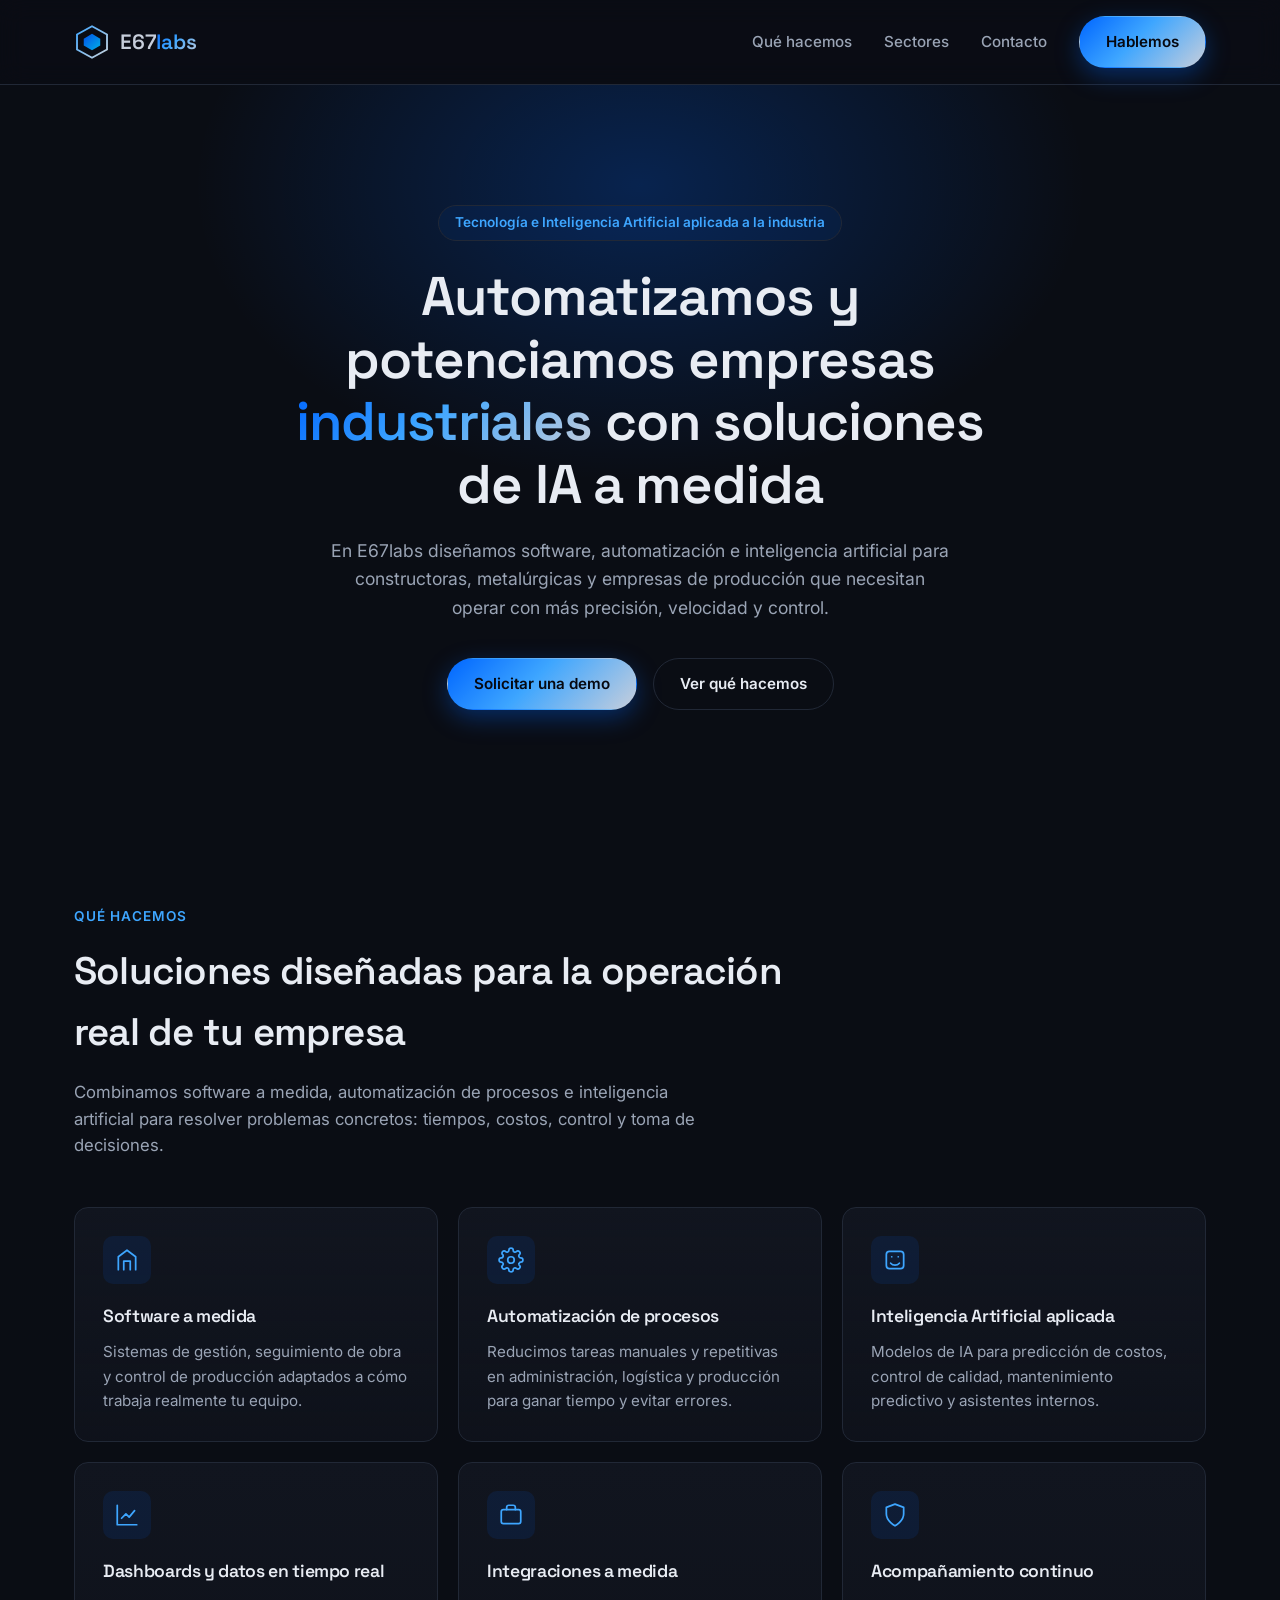
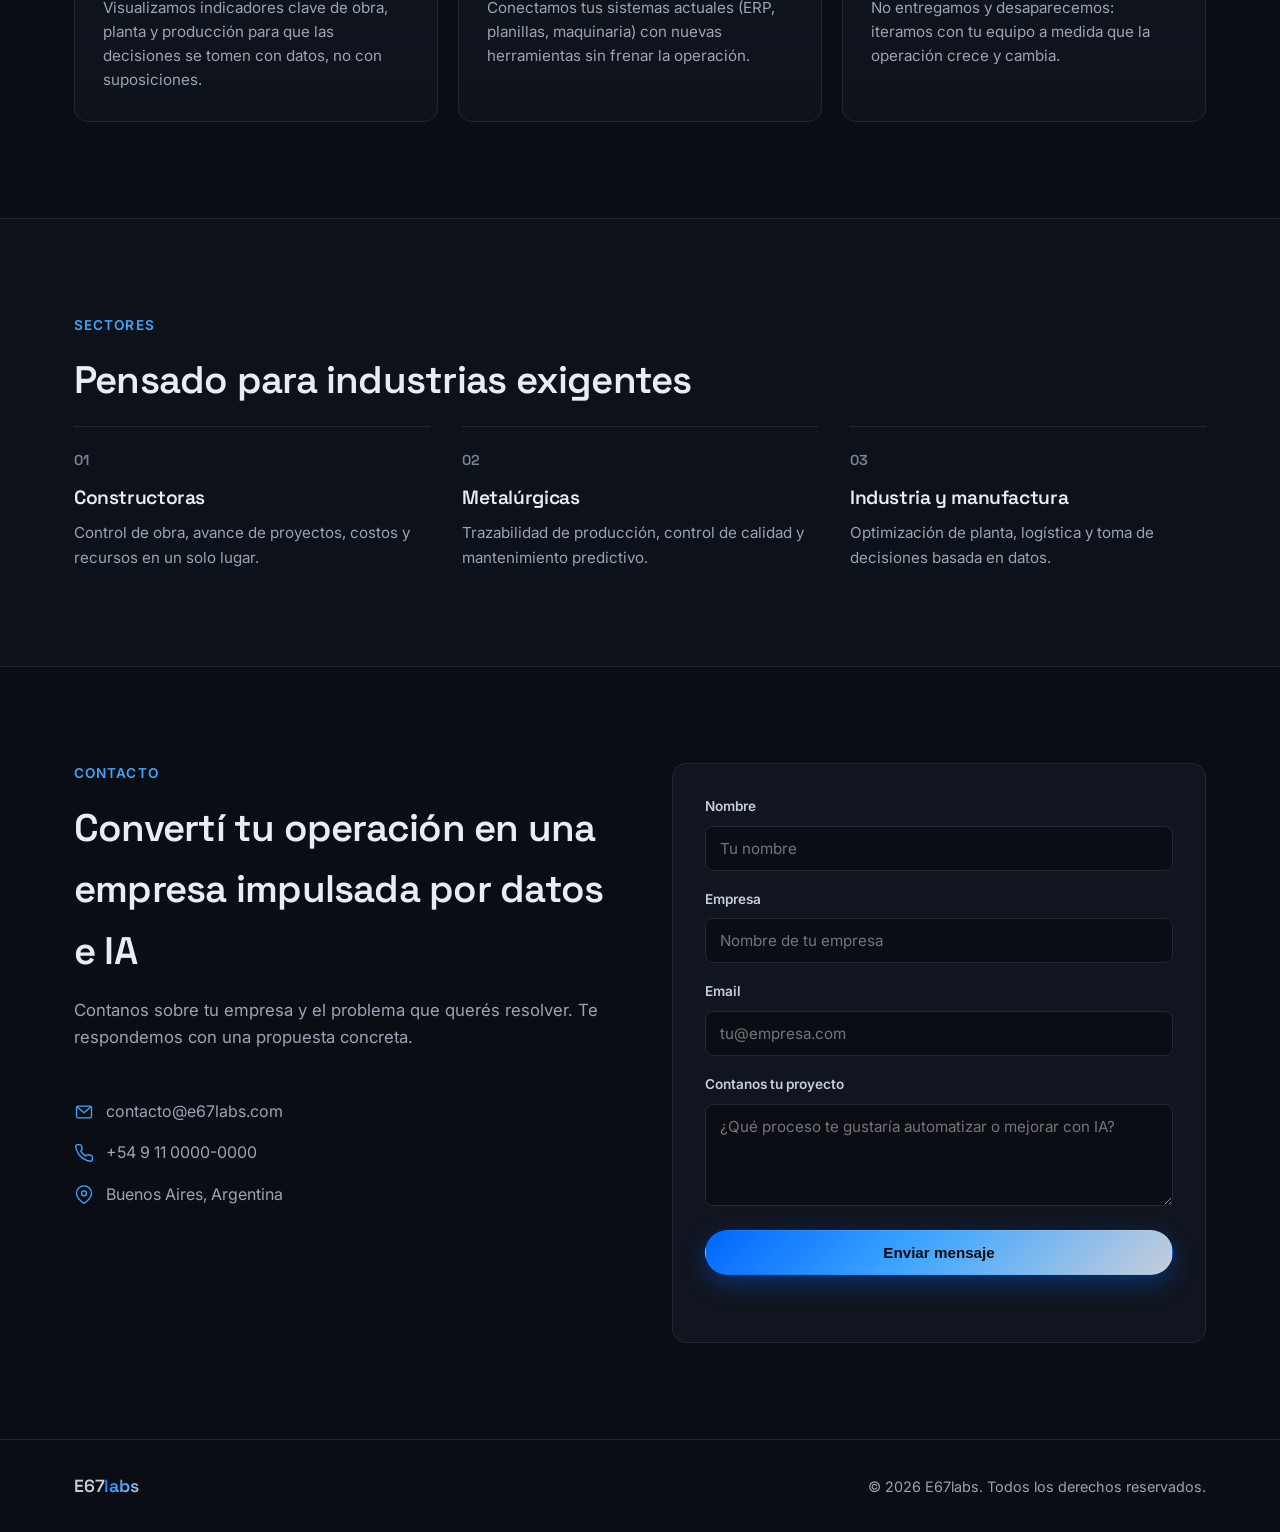
==== index.html @ 478293bc "Add E67labs landing page Dark-themed landing page with electric blue / metallic silver palette: head" ====
<!DOCTYPE html>
<html lang="es">
<head>
<meta charset="UTF-8">
<meta name="viewport" content="width=device-width, initial-scale=1.0">
<title>E67labs — Soluciones Tecnológicas e IA para Empresas</title>
<meta name="description" content="E67labs desarrolla soluciones tecnológicas e inteligencia artificial a medida para constructoras, metalúrgicas y empresas industriales.">
<link rel="preconnect" href="https://fonts.googleapis.com">
<link rel="preconnect" href="https://fonts.gstatic.com" crossorigin>
<link href="https://fonts.googleapis.com/css2?family=Space+Grotesk:wght@500;600;700&family=Inter:wght@400;500;600;700&display=swap" rel="stylesheet">
<link rel="stylesheet" href="style.css">
</head>
<body>

<header class="site-header" id="header">
  <div class="container header-inner">
    <a href="#top" class="brand">
      <span class="brand-mark" aria-hidden="true">
        <svg viewBox="0 0 48 48" width="36" height="36">
          <polygon points="24,3 44,14 44,34 24,45 4,34 4,14" fill="none" stroke="url(#gradMark)" stroke-width="2.5"/>
          <polygon points="24,13 35,19.5 35,28.5 24,35 13,28.5 13,19.5" fill="url(#gradMarkFill)" opacity="0.9"/>
          <defs>
            <linearGradient id="gradMark" x1="0" y1="0" x2="1" y2="1">
              <stop offset="0%" stop-color="#3ea6ff"/>
              <stop offset="100%" stop-color="#c9d3dc"/>
            </linearGradient>
            <linearGradient id="gradMarkFill" x1="0" y1="0" x2="1" y2="1">
              <stop offset="0%" stop-color="#0057ff"/>
              <stop offset="100%" stop-color="#00c2ff"/>
            </linearGradient>
          </defs>
        </svg>
      </span>
      <span class="brand-name">E67<span class="accent">labs</span></span>
    </a>

    <nav class="main-nav" id="mainNav">
      <a href="#que-hacemos">Qué hacemos</a>
      <a href="#sectores">Sectores</a>
      <a href="#contacto">Contacto</a>
    </nav>

    <a href="#contacto" class="btn btn-primary nav-cta">Hablemos</a>

    <button class="nav-toggle" id="navToggle" aria-label="Abrir menú" aria-expanded="false">
      <span></span><span></span><span></span>
    </button>
  </div>
</header>

<main id="top">

  <!-- HERO -->
  <section class="hero">
    <div class="hero-glow"></div>
    <div class="container hero-inner">
      <p class="eyebrow">Tecnología e Inteligencia Artificial aplicada a la industria</p>
      <h1>Automatizamos y potenciamos empresas <span class="accent">industriales</span> con soluciones de IA a medida</h1>
      <p class="hero-sub">
        En E67labs diseñamos software, automatización e inteligencia artificial para constructoras,
        metalúrgicas y empresas de producción que necesitan operar con más precisión, velocidad y control.
      </p>
      <div class="hero-actions">
        <a href="#contacto" class="btn btn-primary">Solicitar una demo</a>
        <a href="#que-hacemos" class="btn btn-ghost">Ver qué hacemos</a>
      </div>
    </div>
  </section>

  <!-- QUÉ HACEMOS -->
  <section id="que-hacemos" class="section">
    <div class="container">
      <p class="section-eyebrow">Qué hacemos</p>
      <h2 class="section-title">Soluciones diseñadas para la operación real de tu empresa</h2>
      <p class="section-sub">
        Combinamos software a medida, automatización de procesos e inteligencia artificial
        para resolver problemas concretos: tiempos, costos, control y toma de decisiones.
      </p>

      <div class="cards-grid">
        <article class="card">
          <div class="card-icon">
            <svg viewBox="0 0 24 24" width="26" height="26" fill="none" stroke="currentColor" stroke-width="1.6">
              <path d="M4 21V9l8-6 8 6v12" stroke-linecap="round" stroke-linejoin="round"/>
              <path d="M9 21V13h6v8" stroke-linecap="round" stroke-linejoin="round"/>
            </svg>
          </div>
          <h3>Software a medida</h3>
          <p>Sistemas de gestión, seguimiento de obra y control de producción adaptados a cómo trabaja realmente tu equipo.</p>
        </article>

        <article class="card">
          <div class="card-icon">
            <svg viewBox="0 0 24 24" width="26" height="26" fill="none" stroke="currentColor" stroke-width="1.6">
              <circle cx="12" cy="12" r="3"/>
              <path d="M19.4 15a1.7 1.7 0 0 0 .34 1.87l.06.06a2 2 0 1 1-2.83 2.83l-.06-.06a1.7 1.7 0 0 0-1.87-.34 1.7 1.7 0 0 0-1.04 1.56V21a2 2 0 1 1-4 0v-.09A1.7 1.7 0 0 0 9 19.35a1.7 1.7 0 0 0-1.87.34l-.06.06a2 2 0 1 1-2.83-2.83l.06-.06A1.7 1.7 0 0 0 4.65 15a1.7 1.7 0 0 0-1.56-1.04H3a2 2 0 1 1 0-4h.09A1.7 1.7 0 0 0 4.65 9a1.7 1.7 0 0 0-.34-1.87l-.06-.06a2 2 0 1 1 2.83-2.83l.06.06A1.7 1.7 0 0 0 9 4.65a1.7 1.7 0 0 0 1.04-1.56V3a2 2 0 1 1 4 0v.09A1.7 1.7 0 0 0 15 4.65a1.7 1.7 0 0 0 1.87-.34l.06-.06a2 2 0 1 1 2.83 2.83l-.06.06A1.7 1.7 0 0 0 19.35 9a1.7 1.7 0 0 0 1.56 1.04H21a2 2 0 1 1 0 4h-.09a1.7 1.7 0 0 0-1.51 1.96z"/>
            </svg>
          </div>
          <h3>Automatización de procesos</h3>
          <p>Reducimos tareas manuales y repetitivas en administración, logística y producción para ganar tiempo y evitar errores.</p>
        </article>

        <article class="card">
          <div class="card-icon">
            <svg viewBox="0 0 24 24" width="26" height="26" fill="none" stroke="currentColor" stroke-width="1.6">
              <rect x="4" y="4" width="16" height="16" rx="3"/>
              <path d="M9 9h.01M15 9h.01M8 15c1 1.2 2.4 1.8 4 1.8s3-.6 4-1.8" stroke-linecap="round" stroke-linejoin="round"/>
            </svg>
          </div>
          <h3>Inteligencia Artificial aplicada</h3>
          <p>Modelos de IA para predicción de costos, control de calidad, mantenimiento predictivo y asistentes internos.</p>
        </article>

        <article class="card">
          <div class="card-icon">
            <svg viewBox="0 0 24 24" width="26" height="26" fill="none" stroke="currentColor" stroke-width="1.6">
              <path d="M3 3v18h18" stroke-linecap="round" stroke-linejoin="round"/>
              <path d="M7 15l4-4 3 3 5-6" stroke-linecap="round" stroke-linejoin="round"/>
            </svg>
          </div>
          <h3>Dashboards y datos en tiempo real</h3>
          <p>Visualizamos indicadores clave de obra, planta y producción para que las decisiones se tomen con datos, no con suposiciones.</p>
        </article>

        <article class="card">
          <div class="card-icon">
            <svg viewBox="0 0 24 24" width="26" height="26" fill="none" stroke="currentColor" stroke-width="1.6">
              <rect x="3" y="7" width="18" height="13" rx="2"/>
              <path d="M8 7V5a2 2 0 0 1 2-2h4a2 2 0 0 1 2 2v2" stroke-linecap="round" stroke-linejoin="round"/>
            </svg>
          </div>
          <h3>Integraciones a medida</h3>
          <p>Conectamos tus sistemas actuales (ERP, planillas, maquinaria) con nuevas herramientas sin frenar la operación.</p>
        </article>

        <article class="card">
          <div class="card-icon">
            <svg viewBox="0 0 24 24" width="26" height="26" fill="none" stroke="currentColor" stroke-width="1.6">
              <path d="M12 22s8-4.5 8-11V5l-8-3-8 3v6c0 6.5 8 11 8 11z" stroke-linecap="round" stroke-linejoin="round"/>
            </svg>
          </div>
          <h3>Acompañamiento continuo</h3>
          <p>No entregamos y desaparecemos: iteramos con tu equipo a medida que la operación crece y cambia.</p>
        </article>
      </div>
    </div>
  </section>

  <!-- SECTORES -->
  <section id="sectores" class="section section-alt">
    <div class="container">
      <p class="section-eyebrow">Sectores</p>
      <h2 class="section-title">Pensado para industrias exigentes</h2>
      <div class="sector-grid">
        <div class="sector-item">
          <span class="sector-num">01</span>
          <h3>Constructoras</h3>
          <p>Control de obra, avance de proyectos, costos y recursos en un solo lugar.</p>
        </div>
        <div class="sector-item">
          <span class="sector-num">02</span>
          <h3>Metalúrgicas</h3>
          <p>Trazabilidad de producción, control de calidad y mantenimiento predictivo.</p>
        </div>
        <div class="sector-item">
          <span class="sector-num">03</span>
          <h3>Industria y manufactura</h3>
          <p>Optimización de planta, logística y toma de decisiones basada en datos.</p>
        </div>
      </div>
    </div>
  </section>

  <!-- CONTACTO -->
  <section id="contacto" class="section contact-section">
    <div class="container contact-inner">
      <div class="contact-text">
        <p class="section-eyebrow">Contacto</p>
        <h2 class="section-title">Convertí tu operación en una empresa impulsada por datos e IA</h2>
        <p class="section-sub">
          Contanos sobre tu empresa y el problema que querés resolver. Te respondemos con una propuesta concreta.
        </p>
        <ul class="contact-list">
          <li>
            <svg viewBox="0 0 24 24" width="20" height="20" fill="none" stroke="currentColor" stroke-width="1.6"><path d="M4 4h16v16H4z" opacity="0"/><path d="M4 6l8 7 8-7" stroke-linecap="round" stroke-linejoin="round"/><rect x="3" y="5" width="18" height="14" rx="2"/></svg>
            <span>contacto@e67labs.com</span>
          </li>
          <li>
            <svg viewBox="0 0 24 24" width="20" height="20" fill="none" stroke="currentColor" stroke-width="1.6"><path d="M22 16.9v3a2 2 0 0 1-2.2 2 19.8 19.8 0 0 1-8.6-3.1 19.5 19.5 0 0 1-6-6A19.8 19.8 0 0 1 2.1 4.2 2 2 0 0 1 4.1 2h3a2 2 0 0 1 2 1.7c.1.9.3 1.8.6 2.7a2 2 0 0 1-.4 2.1L8.1 9.7a16 16 0 0 0 6 6l1.2-1.2a2 2 0 0 1 2.1-.4c.9.3 1.8.5 2.7.6a2 2 0 0 1 1.9 2z" stroke-linecap="round" stroke-linejoin="round"/></svg>
            <span>+54 9 11 0000-0000</span>
          </li>
          <li>
            <svg viewBox="0 0 24 24" width="20" height="20" fill="none" stroke="currentColor" stroke-width="1.6"><path d="M21 10c0 6-9 12-9 12S3 16 3 10a9 9 0 1 1 18 0z"/><circle cx="12" cy="10" r="3"/></svg>
            <span>Buenos Aires, Argentina</span>
          </li>
        </ul>
      </div>

      <form class="contact-form" id="contactForm">
        <div class="form-row">
          <label for="name">Nombre</label>
          <input type="text" id="name" name="name" placeholder="Tu nombre" required>
        </div>
        <div class="form-row">
          <label for="company">Empresa</label>
          <input type="text" id="company" name="company" placeholder="Nombre de tu empresa">
        </div>
        <div class="form-row">
          <label for="email">Email</label>
          <input type="email" id="email" name="email" placeholder="tu@empresa.com" required>
        </div>
        <div class="form-row">
          <label for="message">Contanos tu proyecto</label>
          <textarea id="message" name="message" rows="4" placeholder="¿Qué proceso te gustaría automatizar o mejorar con IA?" required></textarea>
        </div>
        <button type="submit" class="btn btn-primary form-submit">Enviar mensaje</button>
        <p class="form-note" id="formNote"></p>
      </form>
    </div>
  </section>

</main>

<footer class="site-footer">
  <div class="container footer-inner">
    <span class="brand-name small">E67<span class="accent">labs</span></span>
    <p>&copy; <span id="year"></span> E67labs. Todos los derechos reservados.</p>
  </div>
</footer>

<script src="script.js"></script>
</body>
</html>
---- style.css ----
:root {
  --bg: #0a0d14;
  --bg-alt: #0d1119;
  --surface: #11151f;
  --surface-border: #212836;
  --text: #e8ecf3;
  --text-muted: #9aa4b5;
  --blue: #0066ff;
  --blue-light: #3ea6ff;
  --silver: #c7cedb;
  --silver-dim: #7c8494;
  --gradient-brand: linear-gradient(135deg, var(--blue) 0%, var(--blue-light) 45%, var(--silver) 100%);
  --radius: 14px;
  --max-width: 1180px;
  --shadow-glow: 0 0 40px rgba(0, 102, 255, 0.25);
}

* { box-sizing: border-box; margin: 0; padding: 0; }

html { scroll-behavior: smooth; }

body {
  background: var(--bg);
  color: var(--text);
  font-family: 'Inter', -apple-system, BlinkMacSystemFont, sans-serif;
  line-height: 1.6;
  -webkit-font-smoothing: antialiased;
}

h1, h2, h3, .brand-name {
  font-family: 'Space Grotesk', 'Inter', sans-serif;
  font-weight: 600;
  letter-spacing: -0.02em;
}

.container {
  max-width: var(--max-width);
  margin: 0 auto;
  padding: 0 24px;
}

.accent {
  background: var(--gradient-brand);
  -webkit-background-clip: text;
  background-clip: text;
  color: transparent;
}

img, svg { display: block; }

a { color: inherit; text-decoration: none; }

/* ---------- Buttons ---------- */
.btn {
  display: inline-flex;
  align-items: center;
  justify-content: center;
  gap: 8px;
  padding: 13px 26px;
  border-radius: 999px;
  font-weight: 600;
  font-size: 0.95rem;
  cursor: pointer;
  border: 1px solid transparent;
  transition: transform 0.2s ease, box-shadow 0.2s ease, background 0.2s ease, border-color 0.2s ease;
  white-space: nowrap;
}

.btn-primary {
  background: var(--gradient-brand);
  color: #060810;
  box-shadow: 0 8px 24px rgba(0, 102, 255, 0.35);
}
.btn-primary:hover {
  transform: translateY(-2px);
  box-shadow: 0 12px 30px rgba(0, 102, 255, 0.45);
}

.btn-ghost {
  background: transparent;
  color: var(--text);
  border-color: var(--surface-border);
}
.btn-ghost:hover {
  border-color: var(--blue-light);
  color: var(--blue-light);
}

/* ---------- Header ---------- */
.site-header {
  position: sticky;
  top: 0;
  z-index: 100;
  background: rgba(10, 13, 20, 0.8);
  backdrop-filter: blur(12px);
  border-bottom: 1px solid var(--surface-border);
}

.header-inner {
  display: flex;
  align-items: center;
  justify-content: space-between;
  gap: 24px;
  padding-top: 16px;
  padding-bottom: 16px;
}

.brand {
  display: flex;
  align-items: center;
  gap: 10px;
  flex-shrink: 0;
}

.brand-name {
  font-size: 1.3rem;
  color: var(--silver);
  letter-spacing: -0.01em;
}
.brand-name.small { font-size: 1.1rem; }

.main-nav {
  display: flex;
  gap: 32px;
  margin-left: auto;
}

.main-nav a {
  color: var(--text-muted);
  font-size: 0.95rem;
  font-weight: 500;
  transition: color 0.2s ease;
}
.main-nav a:hover { color: var(--text); }

.nav-cta { margin-left: 8px; }

.nav-toggle {
  display: none;
  flex-direction: column;
  justify-content: center;
  gap: 5px;
  width: 40px;
  height: 40px;
  background: transparent;
  border: 1px solid var(--surface-border);
  border-radius: 8px;
  cursor: pointer;
}
.nav-toggle span {
  display: block;
  width: 18px;
  height: 2px;
  background: var(--silver);
  margin: 0 auto;
  transition: transform 0.2s ease, opacity 0.2s ease;
}

/* ---------- Hero ---------- */
.hero {
  position: relative;
  overflow: hidden;
  padding: 120px 0 100px;
  text-align: center;
}

.hero-glow {
  position: absolute;
  top: -200px;
  left: 50%;
  transform: translateX(-50%);
  width: 900px;
  height: 600px;
  background: radial-gradient(ellipse at center, rgba(0, 102, 255, 0.25) 0%, rgba(0, 102, 255, 0) 70%);
  pointer-events: none;
}

.hero-inner {
  position: relative;
  max-width: 800px;
}

.eyebrow {
  display: inline-block;
  padding: 6px 16px;
  border: 1px solid var(--surface-border);
  border-radius: 999px;
  color: var(--blue-light);
  font-size: 0.85rem;
  font-weight: 600;
  margin-bottom: 24px;
  background: rgba(0, 102, 255, 0.06);
}

.hero h1 {
  font-size: clamp(2.1rem, 5vw, 3.4rem);
  line-height: 1.15;
  margin-bottom: 22px;
}

.hero-sub {
  color: var(--text-muted);
  font-size: 1.1rem;
  max-width: 620px;
  margin: 0 auto 36px;
}

.hero-actions {
  display: flex;
  gap: 16px;
  justify-content: center;
  flex-wrap: wrap;
}

/* ---------- Sections ---------- */
.section {
  padding: 96px 0;
}

.section-alt {
  background: var(--bg-alt);
  border-top: 1px solid var(--surface-border);
  border-bottom: 1px solid var(--surface-border);
}

.section-eyebrow {
  color: var(--blue-light);
  font-weight: 600;
  font-size: 0.85rem;
  text-transform: uppercase;
  letter-spacing: 0.08em;
  margin-bottom: 12px;
}

.section-title {
  font-size: clamp(1.7rem, 3.2vw, 2.4rem);
  max-width: 720px;
  margin-bottom: 16px;
}

.section-sub {
  color: var(--text-muted);
  max-width: 640px;
  font-size: 1.05rem;
  margin-bottom: 48px;
}

/* ---------- Cards ---------- */
.cards-grid {
  display: grid;
  grid-template-columns: repeat(3, 1fr);
  gap: 20px;
}

.card {
  background: linear-gradient(180deg, var(--surface) 0%, rgba(17, 21, 31, 0.6) 100%);
  border: 1px solid var(--surface-border);
  border-radius: var(--radius);
  padding: 28px;
  transition: transform 0.25s ease, border-color 0.25s ease, box-shadow 0.25s ease;
}

.card:hover {
  transform: translateY(-4px);
  border-color: rgba(62, 166, 255, 0.4);
  box-shadow: var(--shadow-glow);
}

.card-icon {
  width: 48px;
  height: 48px;
  display: flex;
  align-items: center;
  justify-content: center;
  border-radius: 10px;
  background: rgba(0, 102, 255, 0.1);
  color: var(--blue-light);
  margin-bottom: 18px;
}

.card h3 {
  font-size: 1.1rem;
  margin-bottom: 10px;
  color: var(--text);
}

.card p {
  color: var(--text-muted);
  font-size: 0.95rem;
}

/* ---------- Sectores ---------- */
.sector-grid {
  display: grid;
  grid-template-columns: repeat(3, 1fr);
  gap: 32px;
}

.sector-item {
  padding-top: 20px;
  border-top: 1px solid var(--surface-border);
}

.sector-num {
  font-family: 'Space Grotesk', sans-serif;
  font-size: 0.9rem;
  color: var(--silver-dim);
  font-weight: 600;
}

.sector-item h3 {
  font-size: 1.2rem;
  margin: 10px 0 8px;
}

.sector-item p {
  color: var(--text-muted);
  font-size: 0.95rem;
}

/* ---------- Contact ---------- */
.contact-inner {
  display: grid;
  grid-template-columns: 1fr 1fr;
  gap: 64px;
  align-items: start;
}

.contact-list {
  list-style: none;
  margin-top: 32px;
  display: flex;
  flex-direction: column;
  gap: 16px;
}

.contact-list li {
  display: flex;
  align-items: center;
  gap: 12px;
  color: var(--text-muted);
}

.contact-list svg {
  color: var(--blue-light);
  flex-shrink: 0;
}

.contact-form {
  background: var(--surface);
  border: 1px solid var(--surface-border);
  border-radius: var(--radius);
  padding: 32px;
  display: flex;
  flex-direction: column;
  gap: 18px;
}

.form-row {
  display: flex;
  flex-direction: column;
  gap: 8px;
}

.form-row label {
  font-size: 0.85rem;
  font-weight: 600;
  color: var(--silver);
}

.form-row input,
.form-row textarea {
  background: var(--bg);
  border: 1px solid var(--surface-border);
  border-radius: 8px;
  padding: 12px 14px;
  color: var(--text);
  font-family: inherit;
  font-size: 0.95rem;
  resize: vertical;
  transition: border-color 0.2s ease, box-shadow 0.2s ease;
}

.form-row input:focus,
.form-row textarea:focus {
  outline: none;
  border-color: var(--blue-light);
  box-shadow: 0 0 0 3px rgba(62, 166, 255, 0.15);
}

.form-submit {
  margin-top: 6px;
  width: 100%;
}

.form-note {
  font-size: 0.9rem;
  color: var(--blue-light);
  text-align: center;
  min-height: 1.2em;
}

/* ---------- Footer ---------- */
.site-footer {
  border-top: 1px solid var(--surface-border);
  padding: 32px 0;
}

.footer-inner {
  display: flex;
  align-items: center;
  justify-content: space-between;
  flex-wrap: wrap;
  gap: 12px;
  color: var(--text-muted);
  font-size: 0.9rem;
}

/* ---------- Responsive ---------- */
@media (max-width: 900px) {
  .cards-grid { grid-template-columns: repeat(2, 1fr); }
  .sector-grid { grid-template-columns: 1fr; gap: 24px; }
  .contact-inner { grid-template-columns: 1fr; gap: 40px; }
}

@media (max-width: 720px) {
  .main-nav, .nav-cta {
    position: fixed;
    top: 69px;
    left: 0;
    right: 0;
    flex-direction: column;
    background: var(--bg);
    border-bottom: 1px solid var(--surface-border);
    padding: 24px;
    gap: 20px;
    transform: translateY(-150%);
    opacity: 0;
    transition: transform 0.3s ease, opacity 0.3s ease;
    z-index: 90;
  }
  .main-nav.open, .nav-cta.open {
    transform: translateY(0);
    opacity: 1;
  }
  .nav-cta { top: auto; position: static; display: none; }
  .nav-cta.open { display: flex; }
  .nav-toggle { display: flex; }
  .cards-grid { grid-template-columns: 1fr; }
  .hero { padding: 90px 0 70px; }
  .section { padding: 64px 0; }
}
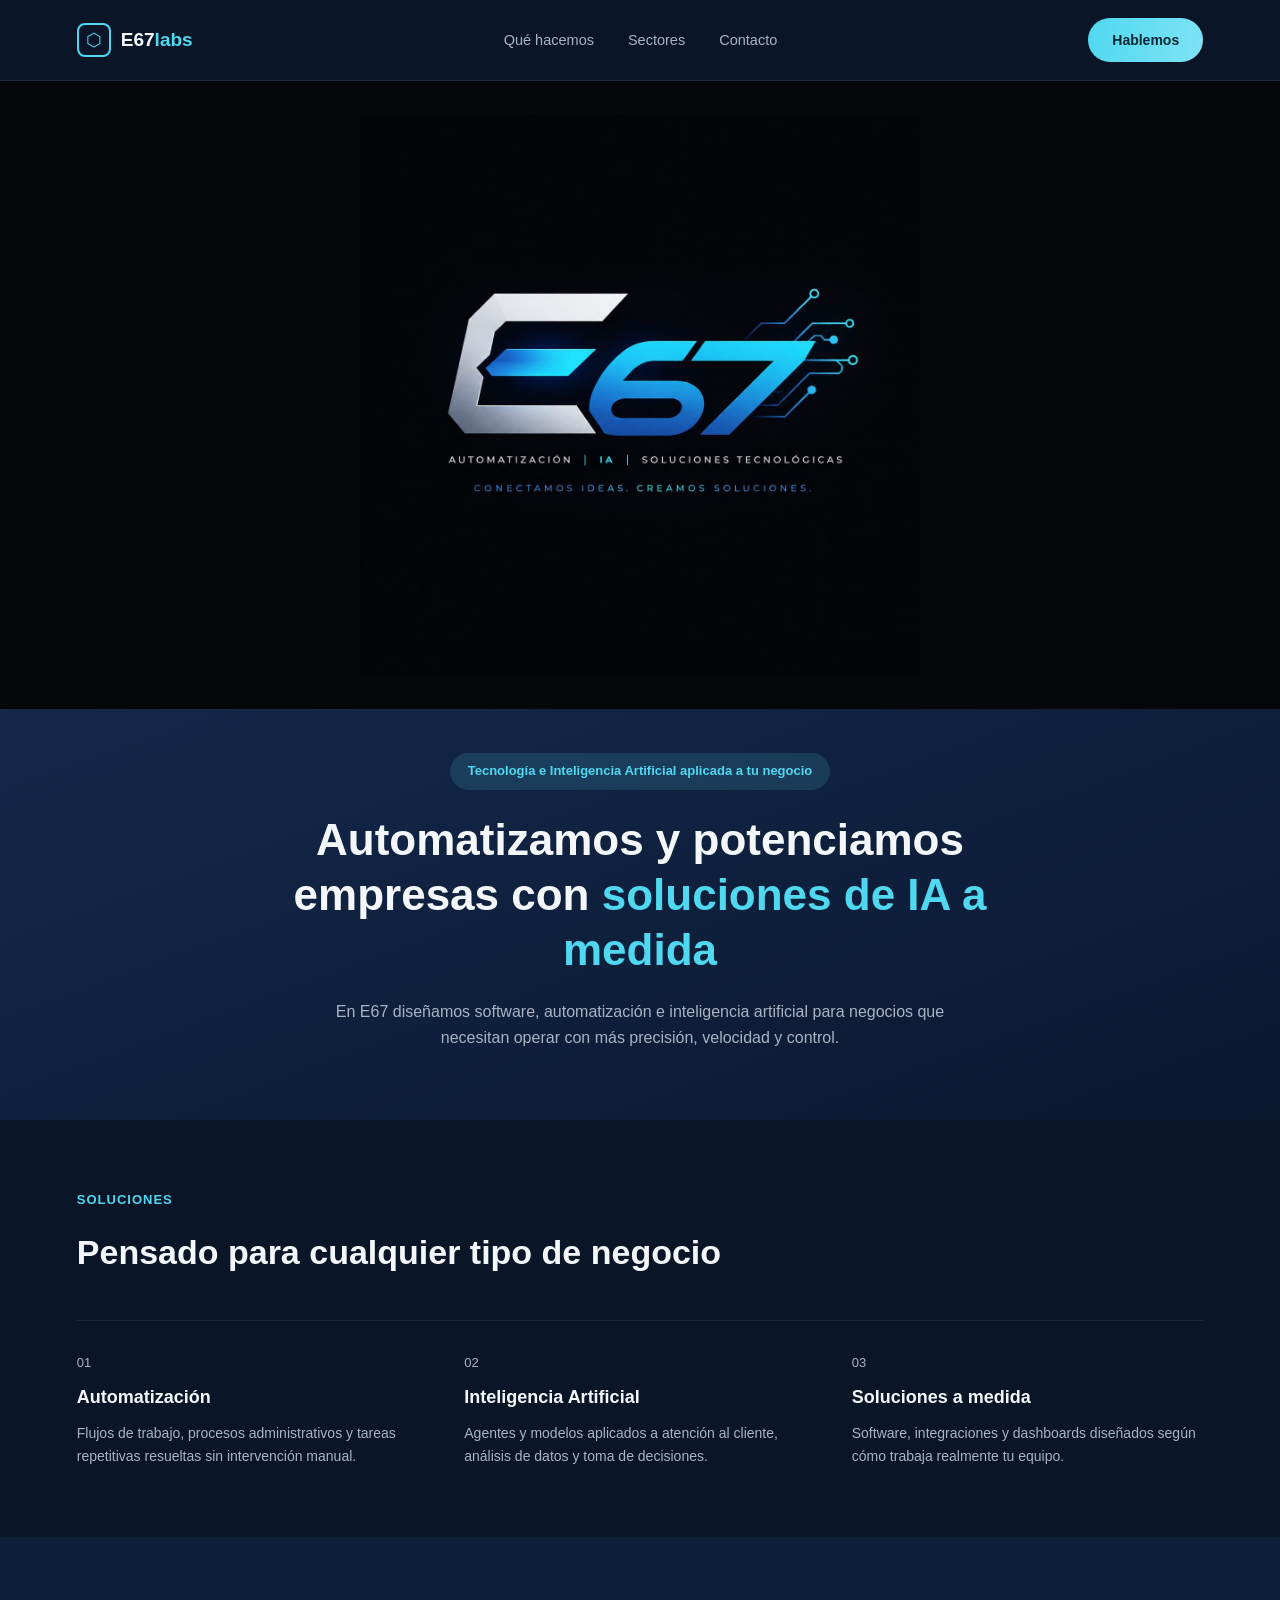
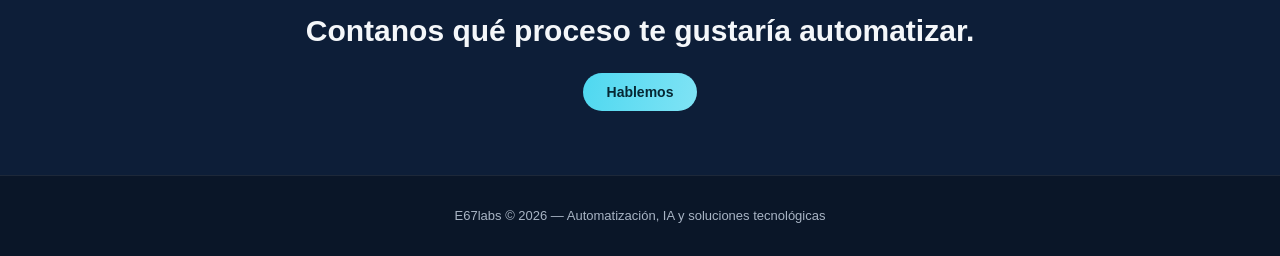
==== commit c4f3dbe6: "Rename index.html (4).html to index.html" ====
--- a/index.html
+++ b/index.html
@@ -3,231 +3,193 @@
 <head>
 <meta charset="UTF-8">
 <meta name="viewport" content="width=device-width, initial-scale=1.0">
-<title>E67labs — Soluciones Tecnológicas e IA para Empresas</title>
-<meta name="description" content="E67labs desarrolla soluciones tecnológicas e inteligencia artificial a medida para constructoras, metalúrgicas y empresas industriales.">
-<link rel="preconnect" href="https://fonts.googleapis.com">
-<link rel="preconnect" href="https://fonts.gstatic.com" crossorigin>
-<link href="https://fonts.googleapis.com/css2?family=Space+Grotesk:wght@500;600;700&family=Inter:wght@400;500;600;700&display=swap" rel="stylesheet">
-<link rel="stylesheet" href="style.css">
+<title>E67labs — Soluciones</title>
+<style>
+  :root{
+    --navy: #0a1628;
+    --navy-2: #0d1e38;
+    --hero-1: #14284a;
+    --hero-2: #0a1830;
+    --cyan: #4fd8f0;
+    --cyan-soft: rgba(79,216,240,0.14);
+    --white: #f4f7fa;
+    --grey: #a8b4c4;
+    --line: rgba(255,255,255,0.08);
+  }
+  *{box-sizing:border-box; margin:0; padding:0;}
+  body{
+    background:var(--navy); color:var(--white);
+    font-family:"Segoe UI", "Helvetica Neue", Arial, sans-serif;
+    line-height:1.6;
+    overflow-x:hidden;
+  }
+  a{color:inherit; text-decoration:none;}
+
+  nav{
+    display:flex; align-items:center; justify-content:space-between;
+    padding:18px 6%;
+    background:var(--navy);
+    border-bottom:1px solid var(--line);
+  }
+  .brand{display:flex; align-items:center; gap:10px;}
+  .brand .hex{
+    width:34px; height:34px;
+    display:flex; align-items:center; justify-content:center;
+    border:2px solid var(--cyan); border-radius:8px;
+    color:var(--cyan); font-size:18px;
+  }
+  .brand span{font-weight:800; font-size:19px;}
+  .brand span.accent{color:var(--cyan);}
+
+  .nav-links{display:flex; gap:34px; font-size:14.5px; color:var(--grey);}
+  .nav-links a:hover{color:var(--white);}
+  .nav-cta{
+    background:linear-gradient(100deg, var(--cyan), #7fe3f5);
+    color:#062733; font-weight:700; padding:11px 24px; border-radius:30px; font-size:14px;
+  }
+  .nav-toggle{display:none; background:none; border:none; color:var(--white); font-size:24px;}
+
+  .logo-strip{
+    width:100%;
+    background:#05070a;
+    display:flex; align-items:center; justify-content:center;
+    padding:34px 20px;
+  }
+  .logo-strip img{
+    max-width:min(560px, 90%);
+    width:100%;
+    height:auto;
+    display:block;
+  }
+
+  .hero{
+    background:linear-gradient(160deg, var(--hero-1), var(--hero-2));
+    padding:44px 6% 70px;
+    text-align:center;
+  }
+  .badge{
+    display:inline-block;
+    background:var(--cyan-soft);
+    color:var(--cyan);
+    font-size:13px; font-weight:600;
+    padding:8px 18px; border-radius:20px;
+    margin-bottom:22px;
+  }
+  .hero h1{
+    font-size:clamp(28px, 4.6vw, 44px);
+    font-weight:800;
+    line-height:1.25;
+    max-width:820px;
+    margin:0 auto 22px;
+  }
+  .hero h1 .accent{color:var(--cyan);}
+  .hero p{
+    font-size:16px; color:var(--grey);
+    max-width:640px; margin:0 auto;
+  }
+
+  .sectores{
+    padding:70px 6%;
+    background:var(--navy);
+  }
+  .sectores .tag{
+    color:var(--cyan); font-size:13px; font-weight:700; letter-spacing:1px; margin-bottom:14px;
+  }
+  .sectores h2{
+    font-size:clamp(24px, 3.6vw, 34px); font-weight:800; margin-bottom:40px;
+  }
+  .sector-grid{
+    display:grid; grid-template-columns:repeat(3, 1fr);
+    gap:36px;
+    border-top:1px solid var(--line);
+    padding-top:32px;
+  }
+  .sector-item .num{
+    color:var(--grey); font-size:13px; margin-bottom:10px;
+  }
+  .sector-item h3{
+    font-size:18px; font-weight:700; margin-bottom:10px;
+  }
+  .sector-item p{
+    font-size:14px; color:var(--grey);
+  }
+
+  .contacto{
+    padding:70px 6%;
+    background:var(--navy-2);
+    text-align:center;
+  }
+  .contacto h2{font-size:clamp(22px,3.4vw,30px); font-weight:800; margin-bottom:24px;}
+
+  footer{
+    padding:30px 6%;
+    text-align:center;
+    font-size:13px; color:var(--grey);
+    border-top:1px solid var(--line);
+  }
+
+  @media(max-width:820px){
+    .nav-links{display:none;}
+    .sector-grid{grid-template-columns:1fr; gap:28px;}
+    .hero{padding:40px 6% 50px;}
+  }
+</style>
 </head>
 <body>
 
-<header class="site-header" id="header">
-  <div class="container header-inner">
-    <a href="#top" class="brand">
-      <span class="brand-mark" aria-hidden="true">
-        <svg viewBox="0 0 48 48" width="36" height="36">
-          <polygon points="24,3 44,14 44,34 24,45 4,34 4,14" fill="none" stroke="url(#gradMark)" stroke-width="2.5"/>
-          <polygon points="24,13 35,19.5 35,28.5 24,35 13,28.5 13,19.5" fill="url(#gradMarkFill)" opacity="0.9"/>
-          <defs>
-            <linearGradient id="gradMark" x1="0" y1="0" x2="1" y2="1">
-              <stop offset="0%" stop-color="#3ea6ff"/>
-              <stop offset="100%" stop-color="#c9d3dc"/>
-            </linearGradient>
-            <linearGradient id="gradMarkFill" x1="0" y1="0" x2="1" y2="1">
-              <stop offset="0%" stop-color="#0057ff"/>
-              <stop offset="100%" stop-color="#00c2ff"/>
-            </linearGradient>
-          </defs>
-        </svg>
-      </span>
-      <span class="brand-name">E67<span class="accent">labs</span></span>
-    </a>
+<nav>
+  <div class="brand">
+    <div class="hex">⬡</div>
+    <span>E67<span class="accent">labs</span></span>
+  </div>
+  <div class="nav-links">
+    <a href="#que-hacemos">Qué hacemos</a>
+    <a href="#sectores">Sectores</a>
+    <a href="#contacto">Contacto</a>
+  </div>
+  <a class="nav-cta" href="#contacto">Hablemos</a>
+</nav>
 
-    <nav class="main-nav" id="mainNav">
-      <a href="#que-hacemos">Qué hacemos</a>
-      <a href="#sectores">Sectores</a>
-      <a href="#contacto">Contacto</a>
-    </nav>
+<div class="logo-strip">
+  <img src="[data-uri]" alt="E67 logo">
+</div>
 
-    <a href="#contacto" class="btn btn-primary nav-cta">Hablemos</a>
+<section class="hero" id="que-hacemos">
+  <div class="badge">Tecnología e Inteligencia Artificial aplicada a tu negocio</div>
+  <h1>Automatizamos y potenciamos empresas con <span class="accent">soluciones de IA a medida</span></h1>
+  <p>En E67 diseñamos software, automatización e inteligencia artificial para negocios que necesitan operar con más precisión, velocidad y control.</p>
+</section>
 
-    <button class="nav-toggle" id="navToggle" aria-label="Abrir menú" aria-expanded="false">
-      <span></span><span></span><span></span>
-    </button>
+<section class="sectores" id="sectores">
+  <div class="tag">SOLUCIONES</div>
+  <h2>Pensado para cualquier tipo de negocio</h2>
+  <div class="sector-grid">
+    <div class="sector-item">
+      <div class="num">01</div>
+      <h3>Automatización</h3>
+      <p>Flujos de trabajo, procesos administrativos y tareas repetitivas resueltas sin intervención manual.</p>
+    </div>
+    <div class="sector-item">
+      <div class="num">02</div>
+      <h3>Inteligencia Artificial</h3>
+      <p>Agentes y modelos aplicados a atención al cliente, análisis de datos y toma de decisiones.</p>
+    </div>
+    <div class="sector-item">
+      <div class="num">03</div>
+      <h3>Soluciones a medida</h3>
+      <p>Software, integraciones y dashboards diseñados según cómo trabaja realmente tu equipo.</p>
+    </div>
   </div>
-</header>
+</section>
 
-<main id="top">
+<section class="contacto" id="contacto">
+  <h2>Contanos qué proceso te gustaría automatizar.</h2>
+  <a class="nav-cta" href="#">Hablemos</a>
+</section>
 
-  <!-- HERO -->
-  <section class="hero">
-    <div class="hero-glow"></div>
-    <div class="container hero-inner">
-      <p class="eyebrow">Tecnología e Inteligencia Artificial aplicada a la industria</p>
-      <h1>Automatizamos y potenciamos empresas <span class="accent">industriales</span> con soluciones de IA a medida</h1>
-      <p class="hero-sub">
-        En E67labs diseñamos software, automatización e inteligencia artificial para constructoras,
-        metalúrgicas y empresas de producción que necesitan operar con más precisión, velocidad y control.
-      </p>
-      <div class="hero-actions">
-        <a href="#contacto" class="btn btn-primary">Solicitar una demo</a>
-        <a href="#que-hacemos" class="btn btn-ghost">Ver qué hacemos</a>
-      </div>
-    </div>
-  </section>
-
-  <!-- QUÉ HACEMOS -->
-  <section id="que-hacemos" class="section">
-    <div class="container">
-      <p class="section-eyebrow">Qué hacemos</p>
-      <h2 class="section-title">Soluciones diseñadas para la operación real de tu empresa</h2>
-      <p class="section-sub">
-        Combinamos software a medida, automatización de procesos e inteligencia artificial
-        para resolver problemas concretos: tiempos, costos, control y toma de decisiones.
-      </p>
-
-      <div class="cards-grid">
-        <article class="card">
-          <div class="card-icon">
-            <svg viewBox="0 0 24 24" width="26" height="26" fill="none" stroke="currentColor" stroke-width="1.6">
-              <path d="M4 21V9l8-6 8 6v12" stroke-linecap="round" stroke-linejoin="round"/>
-              <path d="M9 21V13h6v8" stroke-linecap="round" stroke-linejoin="round"/>
-            </svg>
-          </div>
-          <h3>Software a medida</h3>
-          <p>Sistemas de gestión, seguimiento de obra y control de producción adaptados a cómo trabaja realmente tu equipo.</p>
-        </article>
-
-        <article class="card">
-          <div class="card-icon">
-            <svg viewBox="0 0 24 24" width="26" height="26" fill="none" stroke="currentColor" stroke-width="1.6">
-              <circle cx="12" cy="12" r="3"/>
-              <path d="M19.4 15a1.7 1.7 0 0 0 .34 1.87l.06.06a2 2 0 1 1-2.83 2.83l-.06-.06a1.7 1.7 0 0 0-1.87-.34 1.7 1.7 0 0 0-1.04 1.56V21a2 2 0 1 1-4 0v-.09A1.7 1.7 0 0 0 9 19.35a1.7 1.7 0 0 0-1.87.34l-.06.06a2 2 0 1 1-2.83-2.83l.06-.06A1.7 1.7 0 0 0 4.65 15a1.7 1.7 0 0 0-1.56-1.04H3a2 2 0 1 1 0-4h.09A1.7 1.7 0 0 0 4.65 9a1.7 1.7 0 0 0-.34-1.87l-.06-.06a2 2 0 1 1 2.83-2.83l.06.06A1.7 1.7 0 0 0 9 4.65a1.7 1.7 0 0 0 1.04-1.56V3a2 2 0 1 1 4 0v.09A1.7 1.7 0 0 0 15 4.65a1.7 1.7 0 0 0 1.87-.34l.06-.06a2 2 0 1 1 2.83 2.83l-.06.06A1.7 1.7 0 0 0 19.35 9a1.7 1.7 0 0 0 1.56 1.04H21a2 2 0 1 1 0 4h-.09a1.7 1.7 0 0 0-1.51 1.96z"/>
-            </svg>
-          </div>
-          <h3>Automatización de procesos</h3>
-          <p>Reducimos tareas manuales y repetitivas en administración, logística y producción para ganar tiempo y evitar errores.</p>
-        </article>
-
-        <article class="card">
-          <div class="card-icon">
-            <svg viewBox="0 0 24 24" width="26" height="26" fill="none" stroke="currentColor" stroke-width="1.6">
-              <rect x="4" y="4" width="16" height="16" rx="3"/>
-              <path d="M9 9h.01M15 9h.01M8 15c1 1.2 2.4 1.8 4 1.8s3-.6 4-1.8" stroke-linecap="round" stroke-linejoin="round"/>
-            </svg>
-          </div>
-          <h3>Inteligencia Artificial aplicada</h3>
-          <p>Modelos de IA para predicción de costos, control de calidad, mantenimiento predictivo y asistentes internos.</p>
-        </article>
-
-        <article class="card">
-          <div class="card-icon">
-            <svg viewBox="0 0 24 24" width="26" height="26" fill="none" stroke="currentColor" stroke-width="1.6">
-              <path d="M3 3v18h18" stroke-linecap="round" stroke-linejoin="round"/>
-              <path d="M7 15l4-4 3 3 5-6" stroke-linecap="round" stroke-linejoin="round"/>
-            </svg>
-          </div>
-          <h3>Dashboards y datos en tiempo real</h3>
-          <p>Visualizamos indicadores clave de obra, planta y producción para que las decisiones se tomen con datos, no con suposiciones.</p>
-        </article>
-
-        <article class="card">
-          <div class="card-icon">
-            <svg viewBox="0 0 24 24" width="26" height="26" fill="none" stroke="currentColor" stroke-width="1.6">
-              <rect x="3" y="7" width="18" height="13" rx="2"/>
-              <path d="M8 7V5a2 2 0 0 1 2-2h4a2 2 0 0 1 2 2v2" stroke-linecap="round" stroke-linejoin="round"/>
-            </svg>
-          </div>
-          <h3>Integraciones a medida</h3>
-          <p>Conectamos tus sistemas actuales (ERP, planillas, maquinaria) con nuevas herramientas sin frenar la operación.</p>
-        </article>
-
-        <article class="card">
-          <div class="card-icon">
-            <svg viewBox="0 0 24 24" width="26" height="26" fill="none" stroke="currentColor" stroke-width="1.6">
-              <path d="M12 22s8-4.5 8-11V5l-8-3-8 3v6c0 6.5 8 11 8 11z" stroke-linecap="round" stroke-linejoin="round"/>
-            </svg>
-          </div>
-          <h3>Acompañamiento continuo</h3>
-          <p>No entregamos y desaparecemos: iteramos con tu equipo a medida que la operación crece y cambia.</p>
-        </article>
-      </div>
-    </div>
-  </section>
-
-  <!-- SECTORES -->
-  <section id="sectores" class="section section-alt">
-    <div class="container">
-      <p class="section-eyebrow">Sectores</p>
-      <h2 class="section-title">Pensado para industrias exigentes</h2>
-      <div class="sector-grid">
-        <div class="sector-item">
-          <span class="sector-num">01</span>
-          <h3>Constructoras</h3>
-          <p>Control de obra, avance de proyectos, costos y recursos en un solo lugar.</p>
-        </div>
-        <div class="sector-item">
-          <span class="sector-num">02</span>
-          <h3>Metalúrgicas</h3>
-          <p>Trazabilidad de producción, control de calidad y mantenimiento predictivo.</p>
-        </div>
-        <div class="sector-item">
-          <span class="sector-num">03</span>
-          <h3>Industria y manufactura</h3>
-          <p>Optimización de planta, logística y toma de decisiones basada en datos.</p>
-        </div>
-      </div>
-    </div>
-  </section>
-
-  <!-- CONTACTO -->
-  <section id="contacto" class="section contact-section">
-    <div class="container contact-inner">
-      <div class="contact-text">
-        <p class="section-eyebrow">Contacto</p>
-        <h2 class="section-title">Convertí tu operación en una empresa impulsada por datos e IA</h2>
-        <p class="section-sub">
-          Contanos sobre tu empresa y el problema que querés resolver. Te respondemos con una propuesta concreta.
-        </p>
-        <ul class="contact-list">
-          <li>
-            <svg viewBox="0 0 24 24" width="20" height="20" fill="none" stroke="currentColor" stroke-width="1.6"><path d="M4 4h16v16H4z" opacity="0"/><path d="M4 6l8 7 8-7" stroke-linecap="round" stroke-linejoin="round"/><rect x="3" y="5" width="18" height="14" rx="2"/></svg>
-            <span>contacto@e67labs.com</span>
-          </li>
-          <li>
-            <svg viewBox="0 0 24 24" width="20" height="20" fill="none" stroke="currentColor" stroke-width="1.6"><path d="M22 16.9v3a2 2 0 0 1-2.2 2 19.8 19.8 0 0 1-8.6-3.1 19.5 19.5 0 0 1-6-6A19.8 19.8 0 0 1 2.1 4.2 2 2 0 0 1 4.1 2h3a2 2 0 0 1 2 1.7c.1.9.3 1.8.6 2.7a2 2 0 0 1-.4 2.1L8.1 9.7a16 16 0 0 0 6 6l1.2-1.2a2 2 0 0 1 2.1-.4c.9.3 1.8.5 2.7.6a2 2 0 0 1 1.9 2z" stroke-linecap="round" stroke-linejoin="round"/></svg>
-            <span>+54 9 11 0000-0000</span>
-          </li>
-          <li>
-            <svg viewBox="0 0 24 24" width="20" height="20" fill="none" stroke="currentColor" stroke-width="1.6"><path d="M21 10c0 6-9 12-9 12S3 16 3 10a9 9 0 1 1 18 0z"/><circle cx="12" cy="10" r="3"/></svg>
-            <span>Buenos Aires, Argentina</span>
-          </li>
-        </ul>
-      </div>
-
-      <form class="contact-form" id="contactForm">
-        <div class="form-row">
-          <label for="name">Nombre</label>
-          <input type="text" id="name" name="name" placeholder="Tu nombre" required>
-        </div>
-        <div class="form-row">
-          <label for="company">Empresa</label>
-          <input type="text" id="company" name="company" placeholder="Nombre de tu empresa">
-        </div>
-        <div class="form-row">
-          <label for="email">Email</label>
-          <input type="email" id="email" name="email" placeholder="tu@empresa.com" required>
-        </div>
-        <div class="form-row">
-          <label for="message">Contanos tu proyecto</label>
-          <textarea id="message" name="message" rows="4" placeholder="¿Qué proceso te gustaría automatizar o mejorar con IA?" required></textarea>
-        </div>
-        <button type="submit" class="btn btn-primary form-submit">Enviar mensaje</button>
-        <p class="form-note" id="formNote"></p>
-      </form>
-    </div>
-  </section>
-
-</main>
-
-<footer class="site-footer">
-  <div class="container footer-inner">
-    <span class="brand-name small">E67<span class="accent">labs</span></span>
-    <p>&copy; <span id="year"></span> E67labs. Todos los derechos reservados.</p>
-  </div>
+<footer>
+  E67labs © 2026 — Automatización, IA y soluciones tecnológicas
 </footer>
 
-<script src="script.js"></script>
 </body>
 </html>
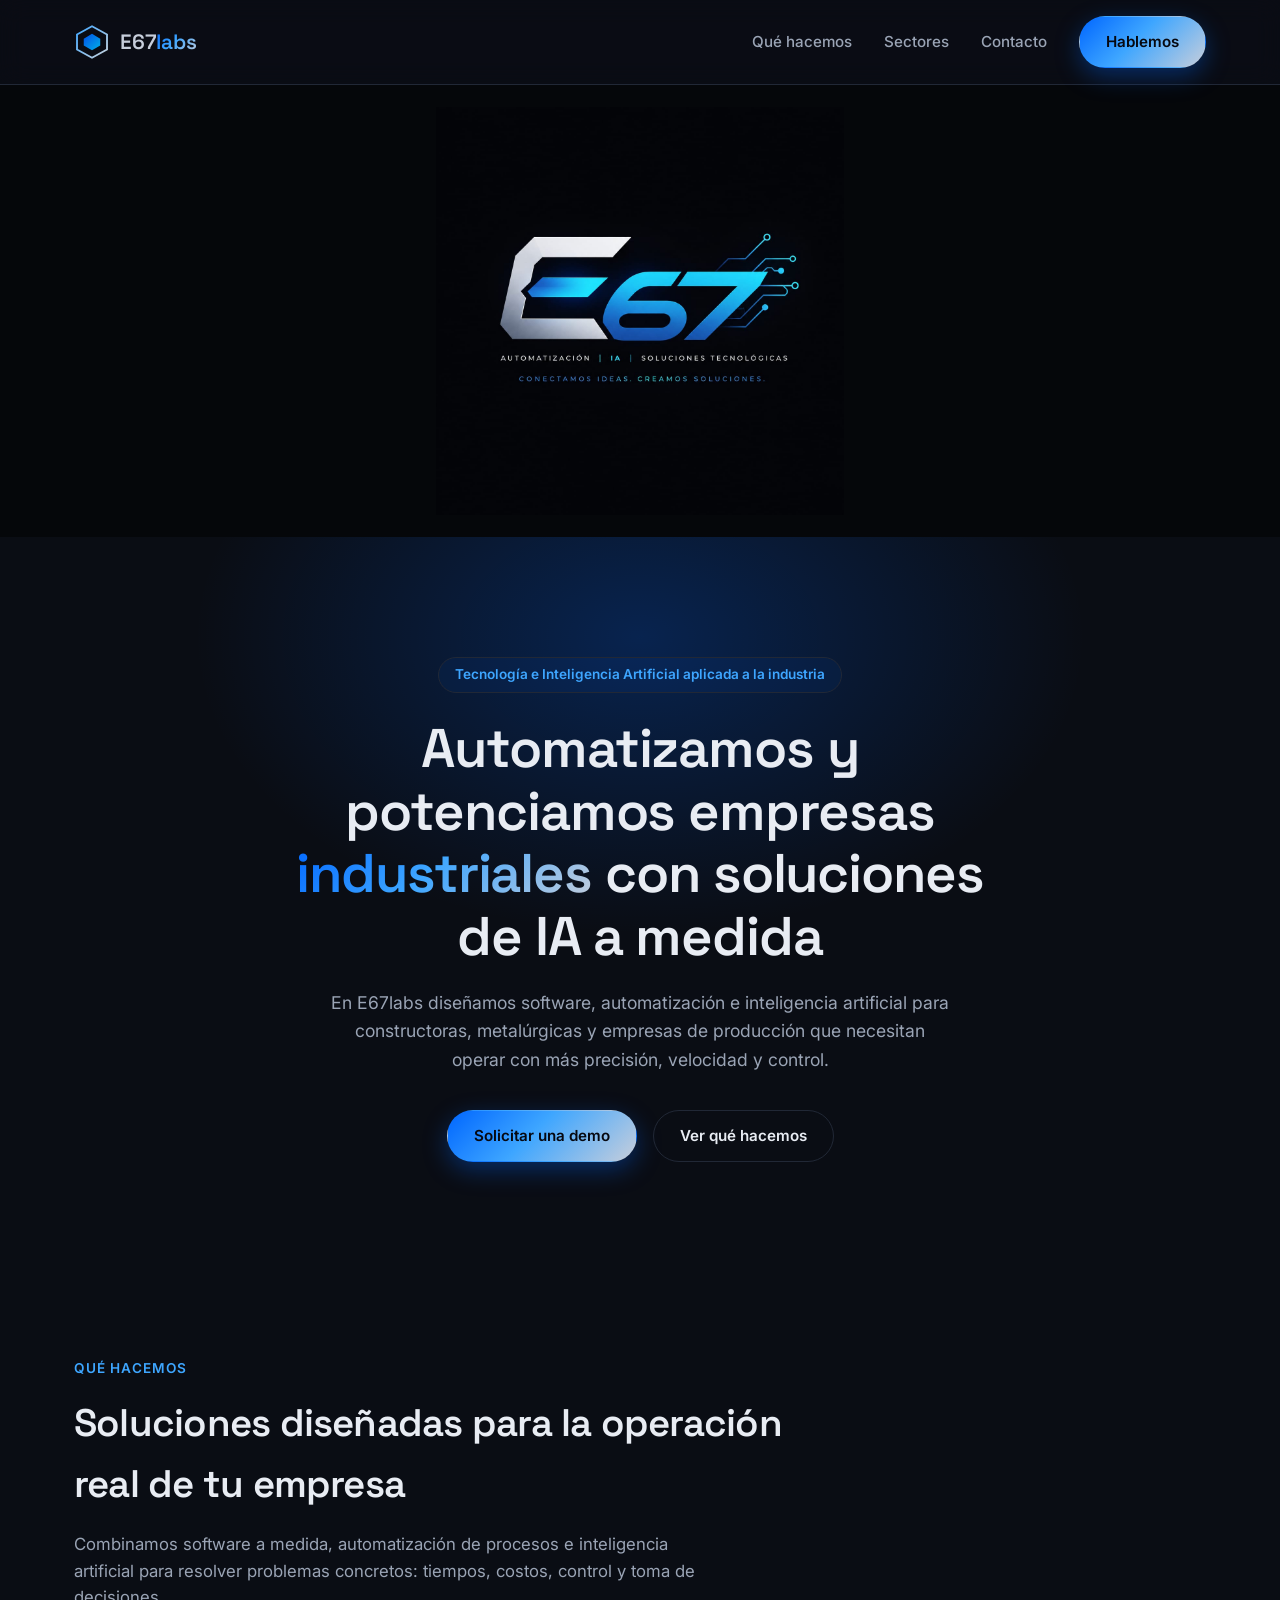
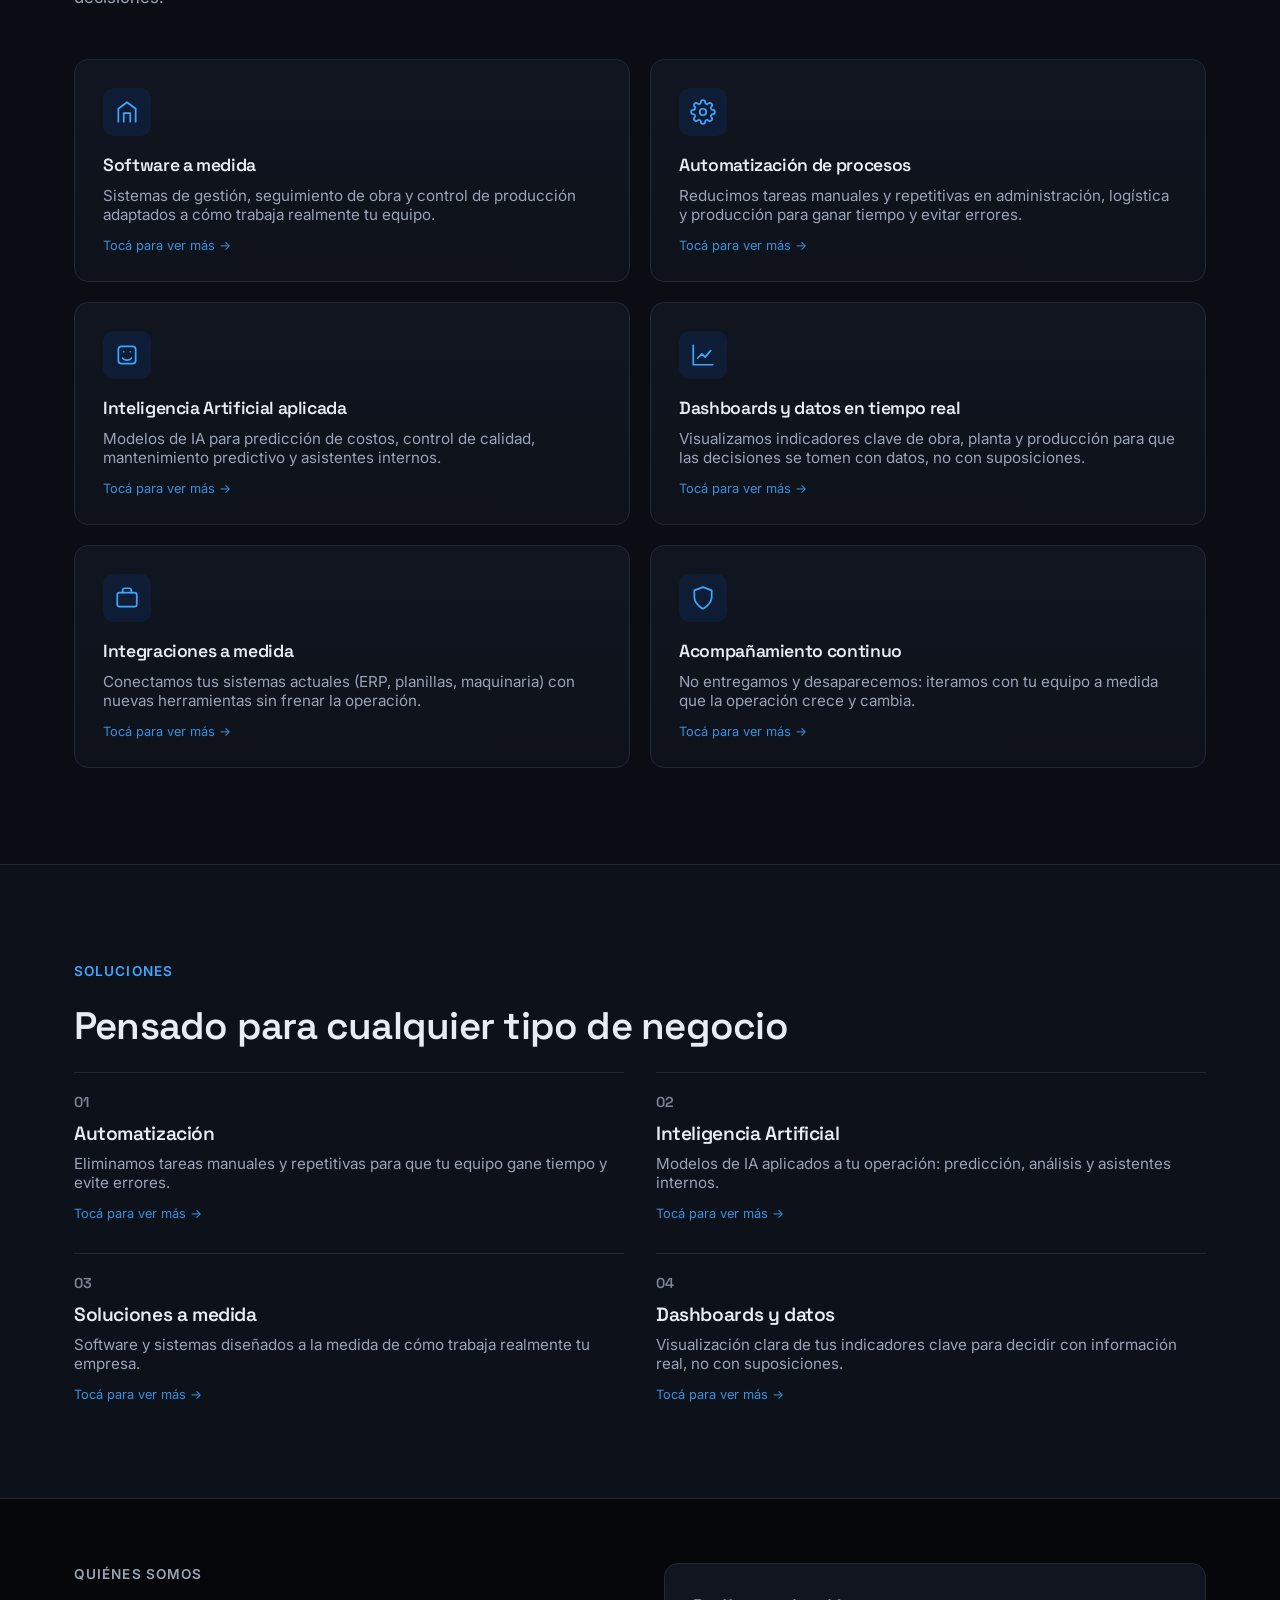
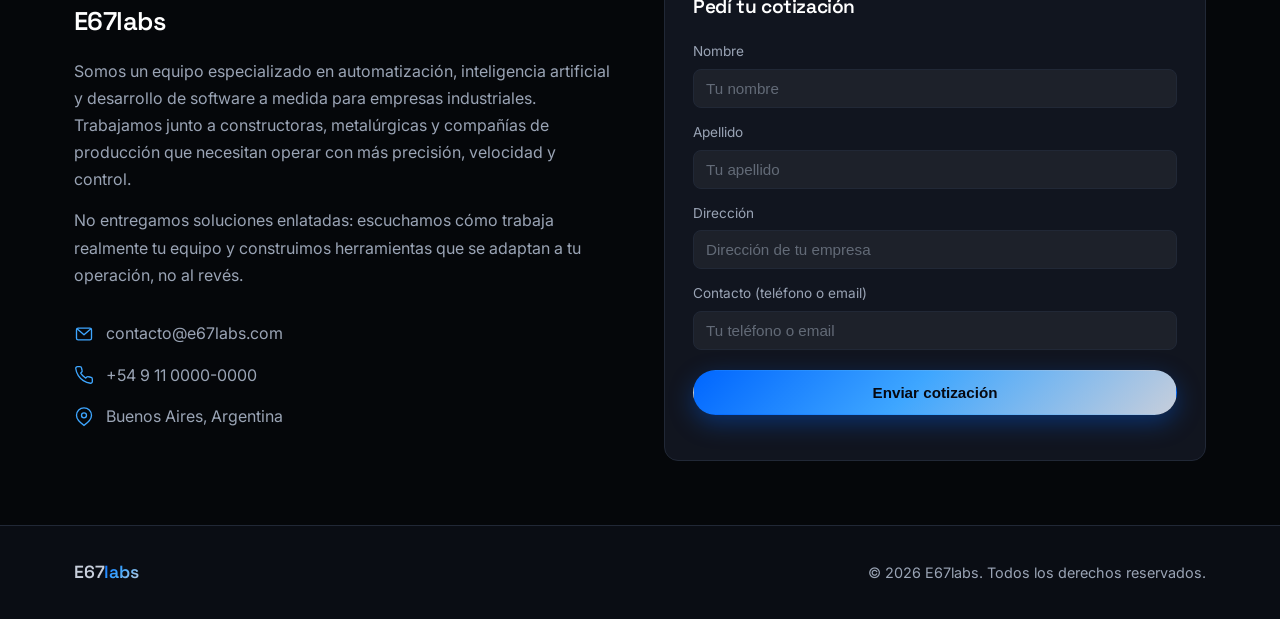
==== commit ad7875de: "Rename index (32).html to index.html" ====
--- a/index.html
+++ b/index.html
@@ -3,193 +3,262 @@
 <head>
 <meta charset="UTF-8">
 <meta name="viewport" content="width=device-width, initial-scale=1.0">
-<title>E67labs — Soluciones</title>
-<style>
-  :root{
-    --navy: #0a1628;
-    --navy-2: #0d1e38;
-    --hero-1: #14284a;
-    --hero-2: #0a1830;
-    --cyan: #4fd8f0;
-    --cyan-soft: rgba(79,216,240,0.14);
-    --white: #f4f7fa;
-    --grey: #a8b4c4;
-    --line: rgba(255,255,255,0.08);
-  }
-  *{box-sizing:border-box; margin:0; padding:0;}
-  body{
-    background:var(--navy); color:var(--white);
-    font-family:"Segoe UI", "Helvetica Neue", Arial, sans-serif;
-    line-height:1.6;
-    overflow-x:hidden;
-  }
-  a{color:inherit; text-decoration:none;}
-
-  nav{
-    display:flex; align-items:center; justify-content:space-between;
-    padding:18px 6%;
-    background:var(--navy);
-    border-bottom:1px solid var(--line);
-  }
-  .brand{display:flex; align-items:center; gap:10px;}
-  .brand .hex{
-    width:34px; height:34px;
-    display:flex; align-items:center; justify-content:center;
-    border:2px solid var(--cyan); border-radius:8px;
-    color:var(--cyan); font-size:18px;
-  }
-  .brand span{font-weight:800; font-size:19px;}
-  .brand span.accent{color:var(--cyan);}
-
-  .nav-links{display:flex; gap:34px; font-size:14.5px; color:var(--grey);}
-  .nav-links a:hover{color:var(--white);}
-  .nav-cta{
-    background:linear-gradient(100deg, var(--cyan), #7fe3f5);
-    color:#062733; font-weight:700; padding:11px 24px; border-radius:30px; font-size:14px;
-  }
-  .nav-toggle{display:none; background:none; border:none; color:var(--white); font-size:24px;}
-
-  .logo-strip{
-    width:100%;
-    background:#05070a;
-    display:flex; align-items:center; justify-content:center;
-    padding:34px 20px;
-  }
-  .logo-strip img{
-    max-width:min(560px, 90%);
-    width:100%;
-    height:auto;
-    display:block;
-  }
-
-  .hero{
-    background:linear-gradient(160deg, var(--hero-1), var(--hero-2));
-    padding:44px 6% 70px;
-    text-align:center;
-  }
-  .badge{
-    display:inline-block;
-    background:var(--cyan-soft);
-    color:var(--cyan);
-    font-size:13px; font-weight:600;
-    padding:8px 18px; border-radius:20px;
-    margin-bottom:22px;
-  }
-  .hero h1{
-    font-size:clamp(28px, 4.6vw, 44px);
-    font-weight:800;
-    line-height:1.25;
-    max-width:820px;
-    margin:0 auto 22px;
-  }
-  .hero h1 .accent{color:var(--cyan);}
-  .hero p{
-    font-size:16px; color:var(--grey);
-    max-width:640px; margin:0 auto;
-  }
-
-  .sectores{
-    padding:70px 6%;
-    background:var(--navy);
-  }
-  .sectores .tag{
-    color:var(--cyan); font-size:13px; font-weight:700; letter-spacing:1px; margin-bottom:14px;
-  }
-  .sectores h2{
-    font-size:clamp(24px, 3.6vw, 34px); font-weight:800; margin-bottom:40px;
-  }
-  .sector-grid{
-    display:grid; grid-template-columns:repeat(3, 1fr);
-    gap:36px;
-    border-top:1px solid var(--line);
-    padding-top:32px;
-  }
-  .sector-item .num{
-    color:var(--grey); font-size:13px; margin-bottom:10px;
-  }
-  .sector-item h3{
-    font-size:18px; font-weight:700; margin-bottom:10px;
-  }
-  .sector-item p{
-    font-size:14px; color:var(--grey);
-  }
-
-  .contacto{
-    padding:70px 6%;
-    background:var(--navy-2);
-    text-align:center;
-  }
-  .contacto h2{font-size:clamp(22px,3.4vw,30px); font-weight:800; margin-bottom:24px;}
-
-  footer{
-    padding:30px 6%;
-    text-align:center;
-    font-size:13px; color:var(--grey);
-    border-top:1px solid var(--line);
-  }
-
-  @media(max-width:820px){
-    .nav-links{display:none;}
-    .sector-grid{grid-template-columns:1fr; gap:28px;}
-    .hero{padding:40px 6% 50px;}
-  }
-</style>
+<title>E67labs — Soluciones Tecnológicas e IA para Empresas</title>
+<meta name="description" content="E67labs desarrolla soluciones tecnológicas e inteligencia artificial a medida para constructoras, metalúrgicas y empresas industriales.">
+<link rel="preconnect" href="https://fonts.googleapis.com">
+<link rel="preconnect" href="https://fonts.gstatic.com" crossorigin>
+<link href="https://fonts.googleapis.com/css2?family=Space+Grotesk:wght@500;600;700&family=Inter:wght@400;500;600;700&display=swap" rel="stylesheet">
+<link rel="stylesheet" href="style.css">
 </head>
 <body>
 
-<nav>
-  <div class="brand">
-    <div class="hex">⬡</div>
-    <span>E67<span class="accent">labs</span></span>
-  </div>
-  <div class="nav-links">
-    <a href="#que-hacemos">Qué hacemos</a>
-    <a href="#sectores">Sectores</a>
-    <a href="#contacto">Contacto</a>
-  </div>
-  <a class="nav-cta" href="#contacto">Hablemos</a>
-</nav>
-
-<div class="logo-strip">
-  <img src="[data-uri]" alt="E67 logo">
+<header class="site-header" id="header">
+  <div class="container header-inner">
+    <a href="#top" class="brand">
+      <span class="brand-mark" aria-hidden="true">
+        <svg viewBox="0 0 48 48" width="36" height="36">
+          <polygon points="24,3 44,14 44,34 24,45 4,34 4,14" fill="none" stroke="url(#gradMark)" stroke-width="2.5"/>
+          <polygon points="24,13 35,19.5 35,28.5 24,35 13,28.5 13,19.5" fill="url(#gradMarkFill)" opacity="0.9"/>
+          <defs>
+            <linearGradient id="gradMark" x1="0" y1="0" x2="1" y2="1">
+              <stop offset="0%" stop-color="#3ea6ff"/>
+              <stop offset="100%" stop-color="#c9d3dc"/>
+            </linearGradient>
+            <linearGradient id="gradMarkFill" x1="0" y1="0" x2="1" y2="1">
+              <stop offset="0%" stop-color="#0057ff"/>
+              <stop offset="100%" stop-color="#00c2ff"/>
+            </linearGradient>
+          </defs>
+        </svg>
+      </span>
+      <span class="brand-name">E67<span class="accent">labs</span></span>
+    </a>
+
+    <nav class="main-nav" id="mainNav">
+      <a href="#que-hacemos">Qué hacemos</a>
+      <a href="#sectores">Sectores</a>
+      <a href="#contacto">Contacto</a>
+    </nav>
+
+    <a href="#contacto" class="btn btn-primary nav-cta">Hablemos</a>
+
+    <button class="nav-toggle" id="navToggle" aria-label="Abrir menú" aria-expanded="false">
+      <span></span><span></span><span></span>
+    </button>
+  </div>
+</header>
+
+<main id="top">
+
+  <!-- HERO -->
+  <div class="logo-strip">
+    <img src="[data-uri]" alt="E67labs" class="logo-strip-img">
+  </div>
+
+  <section class="hero">
+    <div class="hero-glow"></div>
+    <div class="container hero-inner">
+      <p class="eyebrow">Tecnología e Inteligencia Artificial aplicada a la industria</p>
+      <h1>Automatizamos y potenciamos empresas <span class="accent">industriales</span> con soluciones de IA a medida</h1>
+      <p class="hero-sub">
+        En E67labs diseñamos software, automatización e inteligencia artificial para constructoras,
+        metalúrgicas y empresas de producción que necesitan operar con más precisión, velocidad y control.
+      </p>
+      <div class="hero-actions">
+        <a href="#contacto" class="btn btn-primary">Solicitar una demo</a>
+        <a href="#que-hacemos" class="btn btn-ghost">Ver qué hacemos</a>
+      </div>
+    </div>
+  </section>
+
+  <!-- QUÉ HACEMOS -->
+  <section id="que-hacemos" class="section">
+    <div class="container">
+      <p class="section-eyebrow">Qué hacemos</p>
+      <h2 class="section-title">Soluciones diseñadas para la operación real de tu empresa</h2>
+      <p class="section-sub">
+        Combinamos software a medida, automatización de procesos e inteligencia artificial
+        para resolver problemas concretos: tiempos, costos, control y toma de decisiones.
+      </p>
+
+      <div class="cards-grid">
+        <button type="button" class="card" onclick="openInfoModal('software-medida')">
+          <div class="card-icon">
+            <svg viewBox="0 0 24 24" width="26" height="26" fill="none" stroke="currentColor" stroke-width="1.6">
+              <path d="M4 21V9l8-6 8 6v12" stroke-linecap="round" stroke-linejoin="round"/>
+              <path d="M9 21V13h6v8" stroke-linecap="round" stroke-linejoin="round"/>
+            </svg>
+          </div>
+          <h3>Software a medida</h3>
+          <p>Sistemas de gestión, seguimiento de obra y control de producción adaptados a cómo trabaja realmente tu equipo.</p>
+          <div class="card-tap-hint">Tocá para ver más →</div>
+        </button>
+
+        <button type="button" class="card" onclick="openInfoModal('automatizacion-procesos')">
+          <div class="card-icon">
+            <svg viewBox="0 0 24 24" width="26" height="26" fill="none" stroke="currentColor" stroke-width="1.6">
+              <circle cx="12" cy="12" r="3"/>
+              <path d="M19.4 15a1.7 1.7 0 0 0 .34 1.87l.06.06a2 2 0 1 1-2.83 2.83l-.06-.06a1.7 1.7 0 0 0-1.87-.34 1.7 1.7 0 0 0-1.04 1.56V21a2 2 0 1 1-4 0v-.09A1.7 1.7 0 0 0 9 19.35a1.7 1.7 0 0 0-1.87.34l-.06.06a2 2 0 1 1-2.83-2.83l.06-.06A1.7 1.7 0 0 0 4.65 15a1.7 1.7 0 0 0-1.56-1.04H3a2 2 0 1 1 0-4h.09A1.7 1.7 0 0 0 4.65 9a1.7 1.7 0 0 0-.34-1.87l-.06-.06a2 2 0 1 1 2.83-2.83l.06.06A1.7 1.7 0 0 0 9 4.65a1.7 1.7 0 0 0 1.04-1.56V3a2 2 0 1 1 4 0v.09A1.7 1.7 0 0 0 15 4.65a1.7 1.7 0 0 0 1.87-.34l.06-.06a2 2 0 1 1 2.83 2.83l-.06.06A1.7 1.7 0 0 0 19.35 9a1.7 1.7 0 0 0 1.56 1.04H21a2 2 0 1 1 0 4h-.09a1.7 1.7 0 0 0-1.51 1.96z"/>
+            </svg>
+          </div>
+          <h3>Automatización de procesos</h3>
+          <p>Reducimos tareas manuales y repetitivas en administración, logística y producción para ganar tiempo y evitar errores.</p>
+          <div class="card-tap-hint">Tocá para ver más →</div>
+        </button>
+
+        <button type="button" class="card" onclick="openInfoModal('ia-aplicada')">
+          <div class="card-icon">
+            <svg viewBox="0 0 24 24" width="26" height="26" fill="none" stroke="currentColor" stroke-width="1.6">
+              <rect x="4" y="4" width="16" height="16" rx="3"/>
+              <path d="M9 9h.01M15 9h.01M8 15c1 1.2 2.4 1.8 4 1.8s3-.6 4-1.8" stroke-linecap="round" stroke-linejoin="round"/>
+            </svg>
+          </div>
+          <h3>Inteligencia Artificial aplicada</h3>
+          <p>Modelos de IA para predicción de costos, control de calidad, mantenimiento predictivo y asistentes internos.</p>
+          <div class="card-tap-hint">Tocá para ver más →</div>
+        </button>
+
+        <button type="button" class="card" onclick="openInfoModal('dashboards')">
+          <div class="card-icon">
+            <svg viewBox="0 0 24 24" width="26" height="26" fill="none" stroke="currentColor" stroke-width="1.6">
+              <path d="M3 3v18h18" stroke-linecap="round" stroke-linejoin="round"/>
+              <path d="M7 15l4-4 3 3 5-6" stroke-linecap="round" stroke-linejoin="round"/>
+            </svg>
+          </div>
+          <h3>Dashboards y datos en tiempo real</h3>
+          <p>Visualizamos indicadores clave de obra, planta y producción para que las decisiones se tomen con datos, no con suposiciones.</p>
+          <div class="card-tap-hint">Tocá para ver más →</div>
+        </button>
+
+        <button type="button" class="card" onclick="openInfoModal('integraciones')">
+          <div class="card-icon">
+            <svg viewBox="0 0 24 24" width="26" height="26" fill="none" stroke="currentColor" stroke-width="1.6">
+              <rect x="3" y="7" width="18" height="13" rx="2"/>
+              <path d="M8 7V5a2 2 0 0 1 2-2h4a2 2 0 0 1 2 2v2" stroke-linecap="round" stroke-linejoin="round"/>
+            </svg>
+          </div>
+          <h3>Integraciones a medida</h3>
+          <p>Conectamos tus sistemas actuales (ERP, planillas, maquinaria) con nuevas herramientas sin frenar la operación.</p>
+          <div class="card-tap-hint">Tocá para ver más →</div>
+        </button>
+
+        <button type="button" class="card" onclick="openInfoModal('acompanamiento')">
+          <div class="card-icon">
+            <svg viewBox="0 0 24 24" width="26" height="26" fill="none" stroke="currentColor" stroke-width="1.6">
+              <path d="M12 22s8-4.5 8-11V5l-8-3-8 3v6c0 6.5 8 11 8 11z" stroke-linecap="round" stroke-linejoin="round"/>
+            </svg>
+          </div>
+          <h3>Acompañamiento continuo</h3>
+          <p>No entregamos y desaparecemos: iteramos con tu equipo a medida que la operación crece y cambia.</p>
+          <div class="card-tap-hint">Tocá para ver más →</div>
+        </button>
+      </div>
+    </div>
+  </section>
+
+  <!-- SECTORES -->
+  <section id="sectores" class="section section-alt">
+    <div class="container">
+      <p class="section-eyebrow">Soluciones</p>
+      <h2 class="section-title">Pensado para cualquier tipo de negocio</h2>
+      <div class="sector-grid">
+        <button type="button" class="sector-item" onclick="openInfoModal('sol-automatizacion')">
+          <span class="sector-num">01</span>
+          <h3>Automatización</h3>
+          <p>Eliminamos tareas manuales y repetitivas para que tu equipo gane tiempo y evite errores.</p>
+          <div class="card-tap-hint">Tocá para ver más →</div>
+        </button>
+        <button type="button" class="sector-item" onclick="openInfoModal('sol-ia')">
+          <span class="sector-num">02</span>
+          <h3>Inteligencia Artificial</h3>
+          <p>Modelos de IA aplicados a tu operación: predicción, análisis y asistentes internos.</p>
+          <div class="card-tap-hint">Tocá para ver más →</div>
+        </button>
+        <button type="button" class="sector-item" onclick="openInfoModal('sol-medida')">
+          <span class="sector-num">03</span>
+          <h3>Soluciones a medida</h3>
+          <p>Software y sistemas diseñados a la medida de cómo trabaja realmente tu empresa.</p>
+          <div class="card-tap-hint">Tocá para ver más →</div>
+        </button>
+        <button type="button" class="sector-item" onclick="openInfoModal('sol-dashboards')">
+          <span class="sector-num">04</span>
+          <h3>Dashboards y datos</h3>
+          <p>Visualización clara de tus indicadores clave para decidir con información real, no con suposiciones.</p>
+          <div class="card-tap-hint">Tocá para ver más →</div>
+        </button>
+      </div>
+    </div>
+  </section>
+
+  <!-- QUIÉNES SOMOS + COTIZACIÓN -->
+  <section id="contacto" class="about-quote-section">
+    <div class="container about-quote-grid">
+      <div class="about-block">
+        <p class="section-eyebrow">Quiénes somos</p>
+        <h2>E67labs</h2>
+        <p>
+          Somos un equipo especializado en automatización, inteligencia artificial y desarrollo de software
+          a medida para empresas industriales. Trabajamos junto a constructoras, metalúrgicas y compañías
+          de producción que necesitan operar con más precisión, velocidad y control.
+        </p>
+        <p>
+          No entregamos soluciones enlatadas: escuchamos cómo trabaja realmente tu equipo y construimos
+          herramientas que se adaptan a tu operación, no al revés.
+        </p>
+        <ul class="contact-list">
+          <li>
+            <svg viewBox="0 0 24 24" width="20" height="20" fill="none" stroke="currentColor" stroke-width="1.6"><path d="M4 4h16v16H4z" opacity="0"/><path d="M4 6l8 7 8-7" stroke-linecap="round" stroke-linejoin="round"/><rect x="3" y="5" width="18" height="14" rx="2"/></svg>
+            <span>contacto@e67labs.com</span>
+          </li>
+          <li>
+            <svg viewBox="0 0 24 24" width="20" height="20" fill="none" stroke="currentColor" stroke-width="1.6"><path d="M22 16.9v3a2 2 0 0 1-2.2 2 19.8 19.8 0 0 1-8.6-3.1 19.5 19.5 0 0 1-6-6A19.8 19.8 0 0 1 2.1 4.2 2 2 0 0 1 4.1 2h3a2 2 0 0 1 2 1.7c.1.9.3 1.8.6 2.7a2 2 0 0 1-.4 2.1L8.1 9.7a16 16 0 0 0 6 6l1.2-1.2a2 2 0 0 1 2.1-.4c.9.3 1.8.5 2.7.6a2 2 0 0 1 1.9 2z" stroke-linecap="round" stroke-linejoin="round"/></svg>
+            <span>+54 9 11 0000-0000</span>
+          </li>
+          <li>
+            <svg viewBox="0 0 24 24" width="20" height="20" fill="none" stroke="currentColor" stroke-width="1.6"><path d="M21 10c0 6-9 12-9 12S3 16 3 10a9 9 0 1 1 18 0z"/><circle cx="12" cy="10" r="3"/></svg>
+            <span>Buenos Aires, Argentina</span>
+          </li>
+        </ul>
+      </div>
+
+      <form class="quote-form" id="quoteForm">
+        <h3>Pedí tu cotización</h3>
+        <label for="q-nombre">Nombre</label>
+        <input type="text" id="q-nombre" name="nombre" placeholder="Tu nombre" required>
+
+        <label for="q-apellido">Apellido</label>
+        <input type="text" id="q-apellido" name="apellido" placeholder="Tu apellido" required>
+
+        <label for="q-direccion">Dirección</label>
+        <input type="text" id="q-direccion" name="direccion" placeholder="Dirección de tu empresa">
+
+        <label for="q-contacto">Contacto (teléfono o email)</label>
+        <input type="text" id="q-contacto" name="contacto" placeholder="Tu teléfono o email" required>
+
+        <button type="submit" class="btn btn-primary">Enviar cotización</button>
+        <p class="form-note" id="quoteFormNote"></p>
+      </form>
+    </div>
+  </section>
+
+</main>
+
+<footer class="site-footer">
+  <div class="container footer-inner">
+    <span class="brand-name small">E67<span class="accent">labs</span></span>
+    <p>&copy; <span id="year"></span> E67labs. Todos los derechos reservados.</p>
+  </div>
+</footer>
+
+<!-- MODAL DE INFO AMPLIADA -->
+<div class="info-modal-overlay" id="infoModalOverlay" onclick="closeInfoModalOnOverlay(event)">
+  <div class="info-modal">
+    <button class="info-modal-close" onclick="closeInfoModal()" aria-label="Cerrar">&times;</button>
+    <div id="infoModalContent"></div>
+  </div>
 </div>
 
-<section class="hero" id="que-hacemos">
-  <div class="badge">Tecnología e Inteligencia Artificial aplicada a tu negocio</div>
-  <h1>Automatizamos y potenciamos empresas con <span class="accent">soluciones de IA a medida</span></h1>
-  <p>En E67 diseñamos software, automatización e inteligencia artificial para negocios que necesitan operar con más precisión, velocidad y control.</p>
-</section>
-
-<section class="sectores" id="sectores">
-  <div class="tag">SOLUCIONES</div>
-  <h2>Pensado para cualquier tipo de negocio</h2>
-  <div class="sector-grid">
-    <div class="sector-item">
-      <div class="num">01</div>
-      <h3>Automatización</h3>
-      <p>Flujos de trabajo, procesos administrativos y tareas repetitivas resueltas sin intervención manual.</p>
-    </div>
-    <div class="sector-item">
-      <div class="num">02</div>
-      <h3>Inteligencia Artificial</h3>
-      <p>Agentes y modelos aplicados a atención al cliente, análisis de datos y toma de decisiones.</p>
-    </div>
-    <div class="sector-item">
-      <div class="num">03</div>
-      <h3>Soluciones a medida</h3>
-      <p>Software, integraciones y dashboards diseñados según cómo trabaja realmente tu equipo.</p>
-    </div>
-  </div>
-</section>
-
-<section class="contacto" id="contacto">
-  <h2>Contanos qué proceso te gustaría automatizar.</h2>
-  <a class="nav-cta" href="#">Hablemos</a>
-</section>
-
-<footer>
-  E67labs © 2026 — Automatización, IA y soluciones tecnológicas
-</footer>
-
+<script src="script.js"></script>
+<script src="modal-content.js"></script>
 </body>
 </html>
--- a/style.css
+++ b/style.css
@@ -0,0 +1,662 @@
+:root {
+  --bg: #0a0d14;
+  --bg-alt: #0d1119;
+  --surface: #11151f;
+  --surface-border: #212836;
+  --text: #e8ecf3;
+  --text-muted: #9aa4b5;
+  --blue: #0066ff;
+  --blue-light: #3ea6ff;
+  --silver: #c7cedb;
+  --silver-dim: #7c8494;
+  --gradient-brand: linear-gradient(135deg, var(--blue) 0%, var(--blue-light) 45%, var(--silver) 100%);
+  --radius: 14px;
+  --max-width: 1180px;
+  --shadow-glow: 0 0 40px rgba(0, 102, 255, 0.25);
+}
+
+* { box-sizing: border-box; margin: 0; padding: 0; }
+
+html { scroll-behavior: smooth; }
+
+body {
+  background: var(--bg);
+  color: var(--text);
+  font-family: 'Inter', -apple-system, BlinkMacSystemFont, sans-serif;
+  line-height: 1.6;
+  -webkit-font-smoothing: antialiased;
+}
+
+h1, h2, h3, .brand-name {
+  font-family: 'Space Grotesk', 'Inter', sans-serif;
+  font-weight: 600;
+  letter-spacing: -0.02em;
+}
+
+.container {
+  max-width: var(--max-width);
+  margin: 0 auto;
+  padding: 0 24px;
+}
+
+.accent {
+  background: var(--gradient-brand);
+  -webkit-background-clip: text;
+  background-clip: text;
+  color: transparent;
+}
+
+img, svg { display: block; }
+
+a { color: inherit; text-decoration: none; }
+
+/* ---------- Buttons ---------- */
+.btn {
+  display: inline-flex;
+  align-items: center;
+  justify-content: center;
+  gap: 8px;
+  padding: 13px 26px;
+  border-radius: 999px;
+  font-weight: 600;
+  font-size: 0.95rem;
+  cursor: pointer;
+  border: 1px solid transparent;
+  transition: transform 0.2s ease, box-shadow 0.2s ease, background 0.2s ease, border-color 0.2s ease;
+  white-space: nowrap;
+}
+
+.btn-primary {
+  background: var(--gradient-brand);
+  color: #060810;
+  box-shadow: 0 8px 24px rgba(0, 102, 255, 0.35);
+}
+.btn-primary:hover {
+  transform: translateY(-2px);
+  box-shadow: 0 12px 30px rgba(0, 102, 255, 0.45);
+}
+
+.btn-ghost {
+  background: transparent;
+  color: var(--text);
+  border-color: var(--surface-border);
+}
+.btn-ghost:hover {
+  border-color: var(--blue-light);
+  color: var(--blue-light);
+}
+
+/* ---------- Header ---------- */
+.site-header {
+  position: sticky;
+  top: 0;
+  z-index: 100;
+  background: rgba(10, 13, 20, 0.8);
+  backdrop-filter: blur(12px);
+  border-bottom: 1px solid var(--surface-border);
+}
+
+.header-inner {
+  display: flex;
+  align-items: center;
+  justify-content: space-between;
+  gap: 24px;
+  padding-top: 16px;
+  padding-bottom: 16px;
+}
+
+.brand {
+  display: flex;
+  align-items: center;
+  gap: 10px;
+  flex-shrink: 0;
+}
+
+.brand-name {
+  font-size: 1.3rem;
+  color: var(--silver);
+  letter-spacing: -0.01em;
+}
+.brand-name.small { font-size: 1.1rem; }
+
+.main-nav {
+  display: flex;
+  gap: 32px;
+  margin-left: auto;
+}
+
+.main-nav a {
+  color: var(--text-muted);
+  font-size: 0.95rem;
+  font-weight: 500;
+  transition: color 0.2s ease;
+}
+.main-nav a:hover { color: var(--text); }
+
+.nav-cta { margin-left: 8px; }
+
+.nav-toggle {
+  display: none;
+  flex-direction: column;
+  justify-content: center;
+  gap: 5px;
+  width: 40px;
+  height: 40px;
+  background: transparent;
+  border: 1px solid var(--surface-border);
+  border-radius: 8px;
+  cursor: pointer;
+}
+.nav-toggle span {
+  display: block;
+  width: 18px;
+  height: 2px;
+  background: var(--silver);
+  margin: 0 auto;
+  transition: transform 0.2s ease, opacity 0.2s ease;
+}
+
+/* ---------- Hero ---------- */
+.hero {
+  position: relative;
+  overflow: hidden;
+  padding: 120px 0 100px;
+  text-align: center;
+}
+
+.hero-glow {
+  position: absolute;
+  top: -200px;
+  left: 50%;
+  transform: translateX(-50%);
+  width: 900px;
+  height: 600px;
+  background: radial-gradient(ellipse at center, rgba(0, 102, 255, 0.25) 0%, rgba(0, 102, 255, 0) 70%);
+  pointer-events: none;
+}
+
+.hero-inner {
+  position: relative;
+  max-width: 800px;
+}
+
+.eyebrow {
+  display: inline-block;
+  padding: 6px 16px;
+  border: 1px solid var(--surface-border);
+  border-radius: 999px;
+  color: var(--blue-light);
+  font-size: 0.85rem;
+  font-weight: 600;
+  margin-bottom: 24px;
+  background: rgba(0, 102, 255, 0.06);
+}
+
+.hero h1 {
+  font-size: clamp(2.1rem, 5vw, 3.4rem);
+  line-height: 1.15;
+  margin-bottom: 22px;
+}
+
+.hero-sub {
+  color: var(--text-muted);
+  font-size: 1.1rem;
+  max-width: 620px;
+  margin: 0 auto 36px;
+}
+
+.hero-actions {
+  display: flex;
+  gap: 16px;
+  justify-content: center;
+  flex-wrap: wrap;
+}
+
+/* ---------- Sections ---------- */
+.section {
+  padding: 96px 0;
+}
+
+.section-alt {
+  background: var(--bg-alt);
+  border-top: 1px solid var(--surface-border);
+  border-bottom: 1px solid var(--surface-border);
+}
+
+.section-eyebrow {
+  color: var(--blue-light);
+  font-weight: 600;
+  font-size: 0.85rem;
+  text-transform: uppercase;
+  letter-spacing: 0.08em;
+  margin-bottom: 12px;
+}
+
+.section-title {
+  font-size: clamp(1.7rem, 3.2vw, 2.4rem);
+  max-width: 720px;
+  margin-bottom: 16px;
+}
+
+.section-sub {
+  color: var(--text-muted);
+  max-width: 640px;
+  font-size: 1.05rem;
+  margin-bottom: 48px;
+}
+
+/* ---------- Cards ---------- */
+.cards-grid {
+  display: grid;
+  grid-template-columns: repeat(2, 1fr);
+  gap: 20px;
+}
+
+.card {
+  background: linear-gradient(180deg, var(--surface) 0%, rgba(17, 21, 31, 0.6) 100%);
+  border: 1px solid var(--surface-border);
+  border-radius: var(--radius);
+  padding: 28px;
+  transition: transform 0.25s ease, border-color 0.25s ease, box-shadow 0.25s ease;
+  cursor: pointer;
+  text-align: left;
+  width: 100%;
+  font-family: inherit;
+  display: block;
+}
+
+.card:hover {
+  transform: translateY(-4px);
+  border-color: rgba(62, 166, 255, 0.4);
+  box-shadow: var(--shadow-glow);
+}
+
+.card-tap-hint {
+  margin-top: 14px;
+  font-size: 0.8rem;
+  color: var(--blue-light);
+  opacity: 0.85;
+}
+
+.card-icon {
+  width: 48px;
+  height: 48px;
+  display: flex;
+  align-items: center;
+  justify-content: center;
+  border-radius: 10px;
+  background: rgba(0, 102, 255, 0.1);
+  color: var(--blue-light);
+  margin-bottom: 18px;
+}
+
+.card h3 {
+  font-size: 1.1rem;
+  margin-bottom: 10px;
+  color: var(--text);
+}
+
+.card p {
+  color: var(--text-muted);
+  font-size: 0.95rem;
+}
+
+/* ---------- Sectores ---------- */
+.sector-grid {
+  display: grid;
+  grid-template-columns: repeat(2, 1fr);
+  gap: 32px;
+}
+
+.sector-item {
+  padding-top: 20px;
+  border-top: 1px solid var(--surface-border);
+  cursor: pointer;
+  background: none;
+  border-left: none;
+  border-right: none;
+  border-bottom: none;
+  text-align: left;
+  width: 100%;
+  font-family: inherit;
+  display: block;
+  transition: transform 0.2s ease;
+}
+
+.sector-item:hover {
+  transform: translateY(-2px);
+}
+
+.sector-num {
+  font-family: 'Space Grotesk', sans-serif;
+  font-size: 0.9rem;
+  color: var(--silver-dim);
+  font-weight: 600;
+}
+
+.sector-item h3 {
+  font-size: 1.2rem;
+  margin: 10px 0 8px;
+  color: var(--text);
+}
+
+.sector-item p {
+  color: var(--text-muted);
+  font-size: 0.95rem;
+}
+
+/* ---------- Contact ---------- */
+.contact-inner {
+  display: grid;
+  grid-template-columns: 1fr 1fr;
+  gap: 64px;
+  align-items: start;
+}
+
+.contact-list {
+  list-style: none;
+  margin-top: 32px;
+  display: flex;
+  flex-direction: column;
+  gap: 16px;
+}
+
+.contact-list li {
+  display: flex;
+  align-items: center;
+  gap: 12px;
+  color: var(--text-muted);
+}
+
+.contact-list svg {
+  color: var(--blue-light);
+  flex-shrink: 0;
+}
+
+.contact-form {
+  background: var(--surface);
+  border: 1px solid var(--surface-border);
+  border-radius: var(--radius);
+  padding: 32px;
+  display: flex;
+  flex-direction: column;
+  gap: 18px;
+}
+
+.form-row {
+  display: flex;
+  flex-direction: column;
+  gap: 8px;
+}
+
+.form-row label {
+  font-size: 0.85rem;
+  font-weight: 600;
+  color: var(--silver);
+}
+
+.form-row input,
+.form-row textarea {
+  background: var(--bg);
+  border: 1px solid var(--surface-border);
+  border-radius: 8px;
+  padding: 12px 14px;
+  color: var(--text);
+  font-family: inherit;
+  font-size: 0.95rem;
+  resize: vertical;
+  transition: border-color 0.2s ease, box-shadow 0.2s ease;
+}
+
+.form-row input:focus,
+.form-row textarea:focus {
+  outline: none;
+  border-color: var(--blue-light);
+  box-shadow: 0 0 0 3px rgba(62, 166, 255, 0.15);
+}
+
+.form-submit {
+  margin-top: 6px;
+  width: 100%;
+}
+
+.form-note {
+  font-size: 0.9rem;
+  color: var(--blue-light);
+  text-align: center;
+  min-height: 1.2em;
+}
+
+/* ---------- Footer ---------- */
+.site-footer {
+  border-top: 1px solid var(--surface-border);
+  padding: 32px 0;
+}
+
+.footer-inner {
+  display: flex;
+  align-items: center;
+  justify-content: space-between;
+  flex-wrap: wrap;
+  gap: 12px;
+  color: var(--text-muted);
+  font-size: 0.9rem;
+}
+
+/* ---------- Responsive ---------- */
+@media (max-width: 900px) {
+  .cards-grid { grid-template-columns: repeat(2, 1fr); }
+  .sector-grid { grid-template-columns: 1fr; gap: 24px; }
+  .contact-inner { grid-template-columns: 1fr; gap: 40px; }
+}
+
+@media (max-width: 720px) {
+  .main-nav, .nav-cta {
+    position: fixed;
+    top: 69px;
+    left: 0;
+    right: 0;
+    flex-direction: column;
+    background: var(--bg);
+    border-bottom: 1px solid var(--surface-border);
+    padding: 24px;
+    gap: 20px;
+    transform: translateY(-150%);
+    opacity: 0;
+    transition: transform 0.3s ease, opacity 0.3s ease;
+    z-index: 90;
+  }
+  .main-nav.open, .nav-cta.open {
+    transform: translateY(0);
+    opacity: 1;
+  }
+  .nav-cta { top: auto; position: static; display: none; }
+  .nav-cta.open { display: flex; }
+  .nav-toggle { display: flex; }
+  .cards-grid { grid-template-columns: 1fr; }
+  .hero { padding: 90px 0 70px; }
+  .section { padding: 64px 0; }
+}
+
+/* Logo strip banner */
+.logo-strip{
+  width:100%;
+  background:#05070a;
+  display:flex;
+  align-items:center;
+  justify-content:center;
+  padding:18px 0;
+}
+.logo-strip-img{
+  max-width:340px;
+  width:60%;
+  height:auto;
+  display:block;
+}
+body{overflow-x:hidden;}
+
+/* Logo strip banner - agrandado 20% */
+.logo-strip{
+  width:100%;
+  background:#05070a;
+  display:flex;
+  align-items:center;
+  justify-content:center;
+  padding:22px 0;
+}
+.logo-strip-img{
+  max-width:408px;
+  width:72%;
+  height:auto;
+  display:block;
+}
+body{overflow-x:hidden;}
+
+/* ---------- Modal de info ampliada ---------- */
+.info-modal-overlay {
+  display: none;
+  position: fixed;
+  inset: 0;
+  background: rgba(5, 8, 14, 0.85);
+  z-index: 999;
+  align-items: center;
+  justify-content: center;
+  padding: 20px;
+}
+
+.info-modal-overlay.active {
+  display: flex;
+}
+
+.info-modal {
+  background: var(--navy, #0a1628);
+  border: 1px solid var(--surface-border, rgba(255,255,255,0.12));
+  border-radius: 16px;
+  max-width: 620px;
+  width: 100%;
+  max-height: 85vh;
+  overflow-y: auto;
+  padding: 32px;
+  position: relative;
+}
+
+.info-modal-close {
+  position: absolute;
+  top: 16px;
+  right: 16px;
+  background: rgba(255,255,255,0.08);
+  border: none;
+  color: #fff;
+  width: 36px;
+  height: 36px;
+  border-radius: 50%;
+  font-size: 1.2rem;
+  cursor: pointer;
+  display: flex;
+  align-items: center;
+  justify-content: center;
+}
+
+.info-modal-close:hover {
+  background: rgba(255,255,255,0.18);
+}
+
+.info-modal h3 {
+  color: #fff;
+  font-size: 1.4rem;
+  margin-bottom: 14px;
+  padding-right: 30px;
+}
+
+.info-modal p {
+  color: var(--text-muted, #a8b4c4);
+  margin-bottom: 16px;
+  line-height: 1.6;
+}
+
+.info-modal h4 {
+  color: var(--blue-light, #4fd8f0);
+  font-size: 1rem;
+  margin: 20px 0 8px;
+}
+
+.info-modal ul {
+  color: var(--text-muted, #a8b4c4);
+  padding-left: 20px;
+  line-height: 1.7;
+}
+
+.info-modal ul li {
+  margin-bottom: 4px;
+}
+
+/* ---------- Quiénes somos + Cotización ---------- */
+.about-quote-section {
+  background: #05070a;
+  padding: 64px 0;
+}
+
+.about-quote-grid {
+  display: grid;
+  grid-template-columns: 1fr 1fr;
+  gap: 48px;
+  align-items: start;
+}
+
+.about-block h2 {
+  font-size: 1.6rem;
+  color: #fff;
+  margin-bottom: 16px;
+}
+
+.about-block p {
+  color: var(--text-muted, #a8b4c4);
+  line-height: 1.7;
+  margin-bottom: 14px;
+}
+
+.quote-form {
+  background: var(--surface, #11151f);
+  border: 1px solid var(--surface-border, rgba(255,255,255,0.12));
+  border-radius: var(--radius, 12px);
+  padding: 28px;
+}
+
+.quote-form h3 {
+  color: #fff;
+  font-size: 1.2rem;
+  margin-bottom: 18px;
+}
+
+.quote-form label {
+  display: block;
+  color: var(--text-muted, #a8b4c4);
+  font-size: 0.85rem;
+  margin-bottom: 6px;
+  margin-top: 14px;
+}
+
+.quote-form input {
+  width: 100%;
+  background: rgba(255,255,255,0.05);
+  border: 1px solid var(--surface-border, rgba(255,255,255,0.15));
+  border-radius: 8px;
+  padding: 10px 12px;
+  color: #fff;
+  font-size: 0.95rem;
+}
+
+.quote-form input::placeholder {
+  color: rgba(168,180,196,0.5);
+}
+
+.quote-form button {
+  margin-top: 20px;
+  width: 100%;
+}
+
+@media (max-width: 860px) {
+  .cards-grid { grid-template-columns: 1fr; }
+  .sector-grid { grid-template-columns: 1fr; }
+  .about-quote-grid { grid-template-columns: 1fr; }
+}
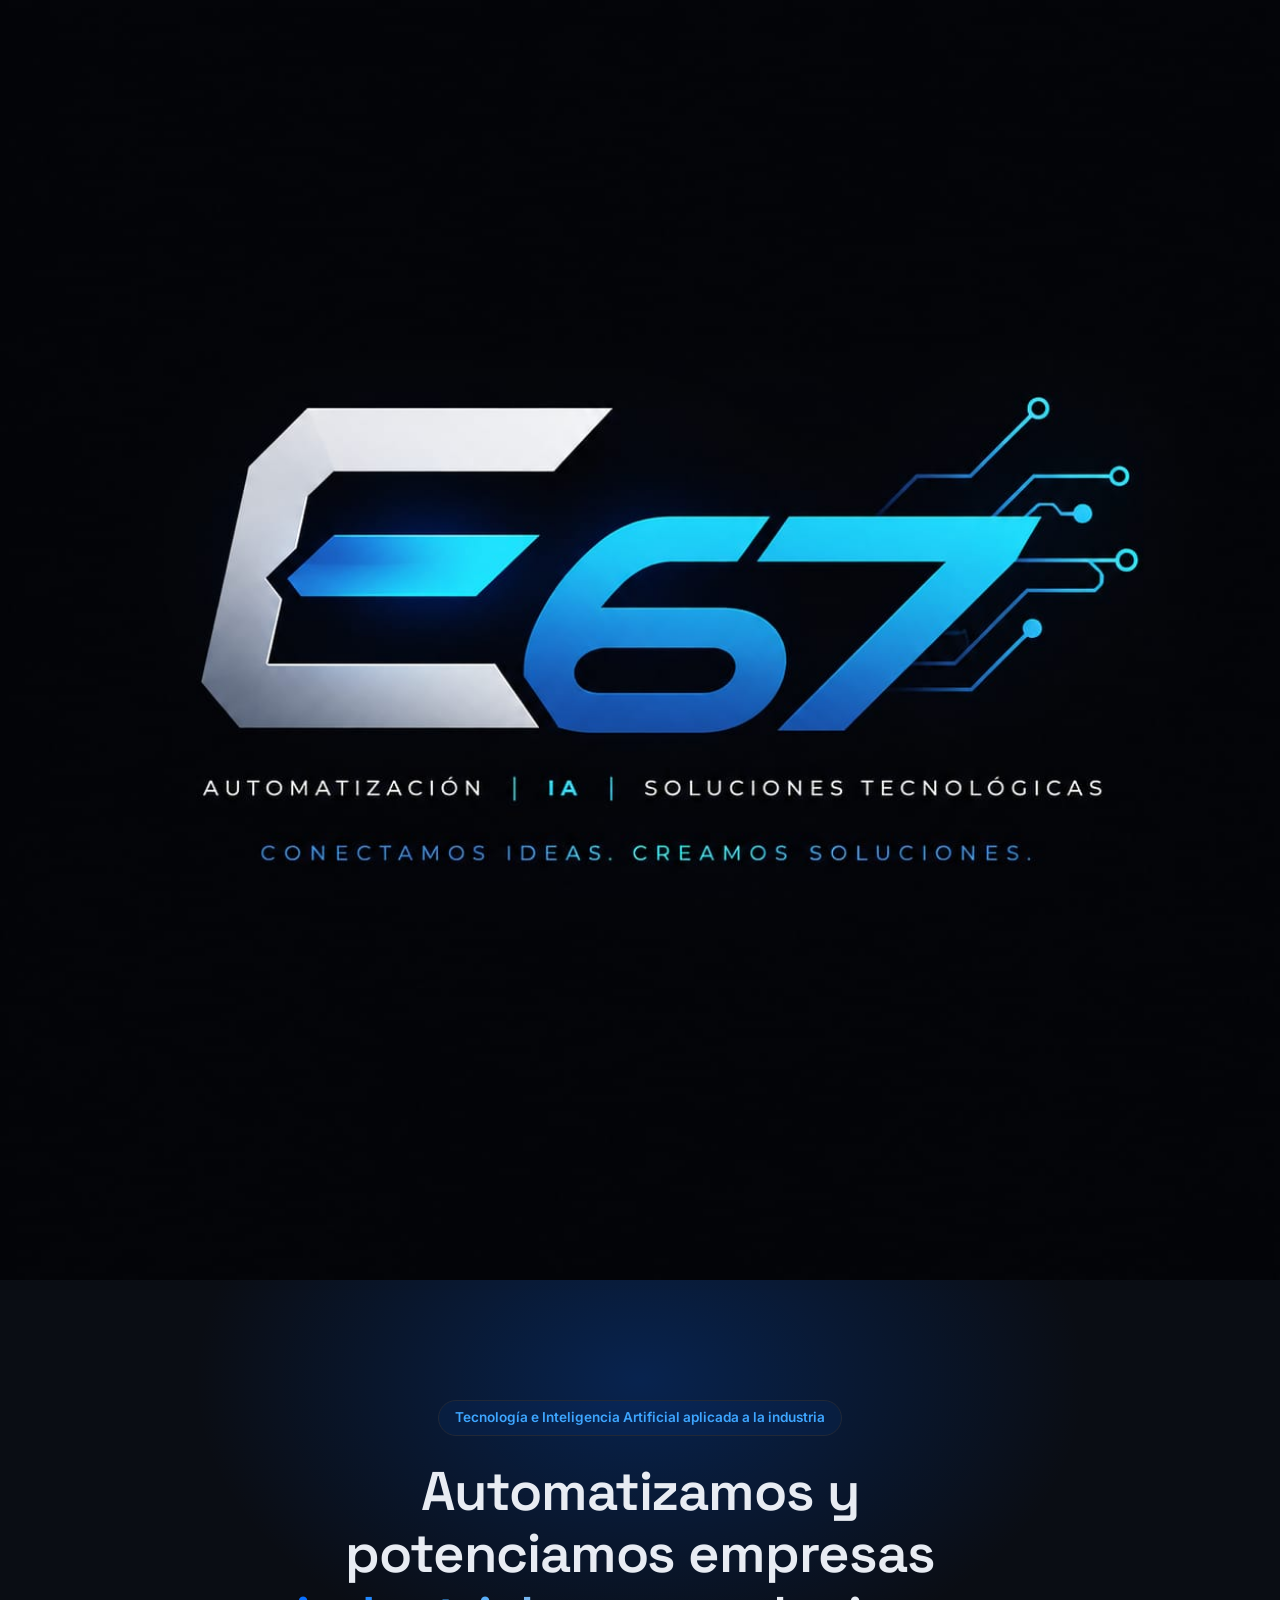
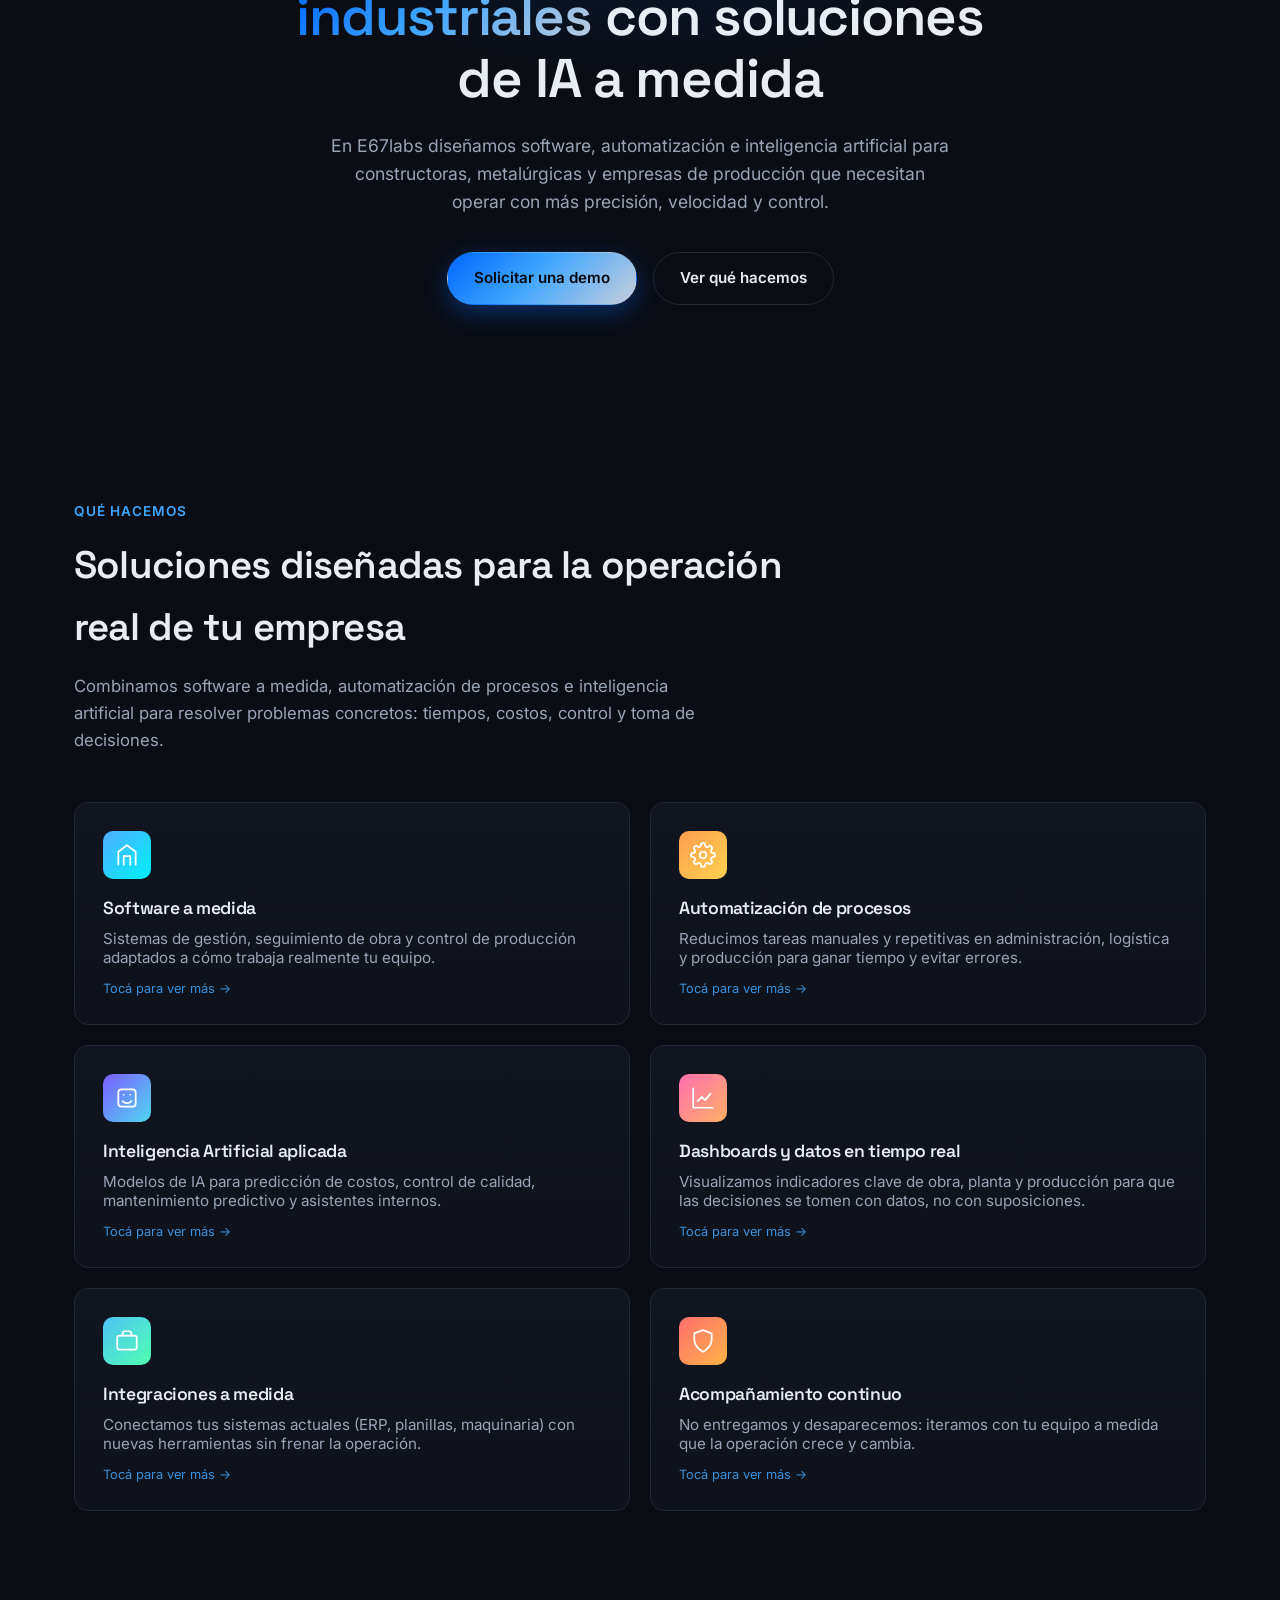
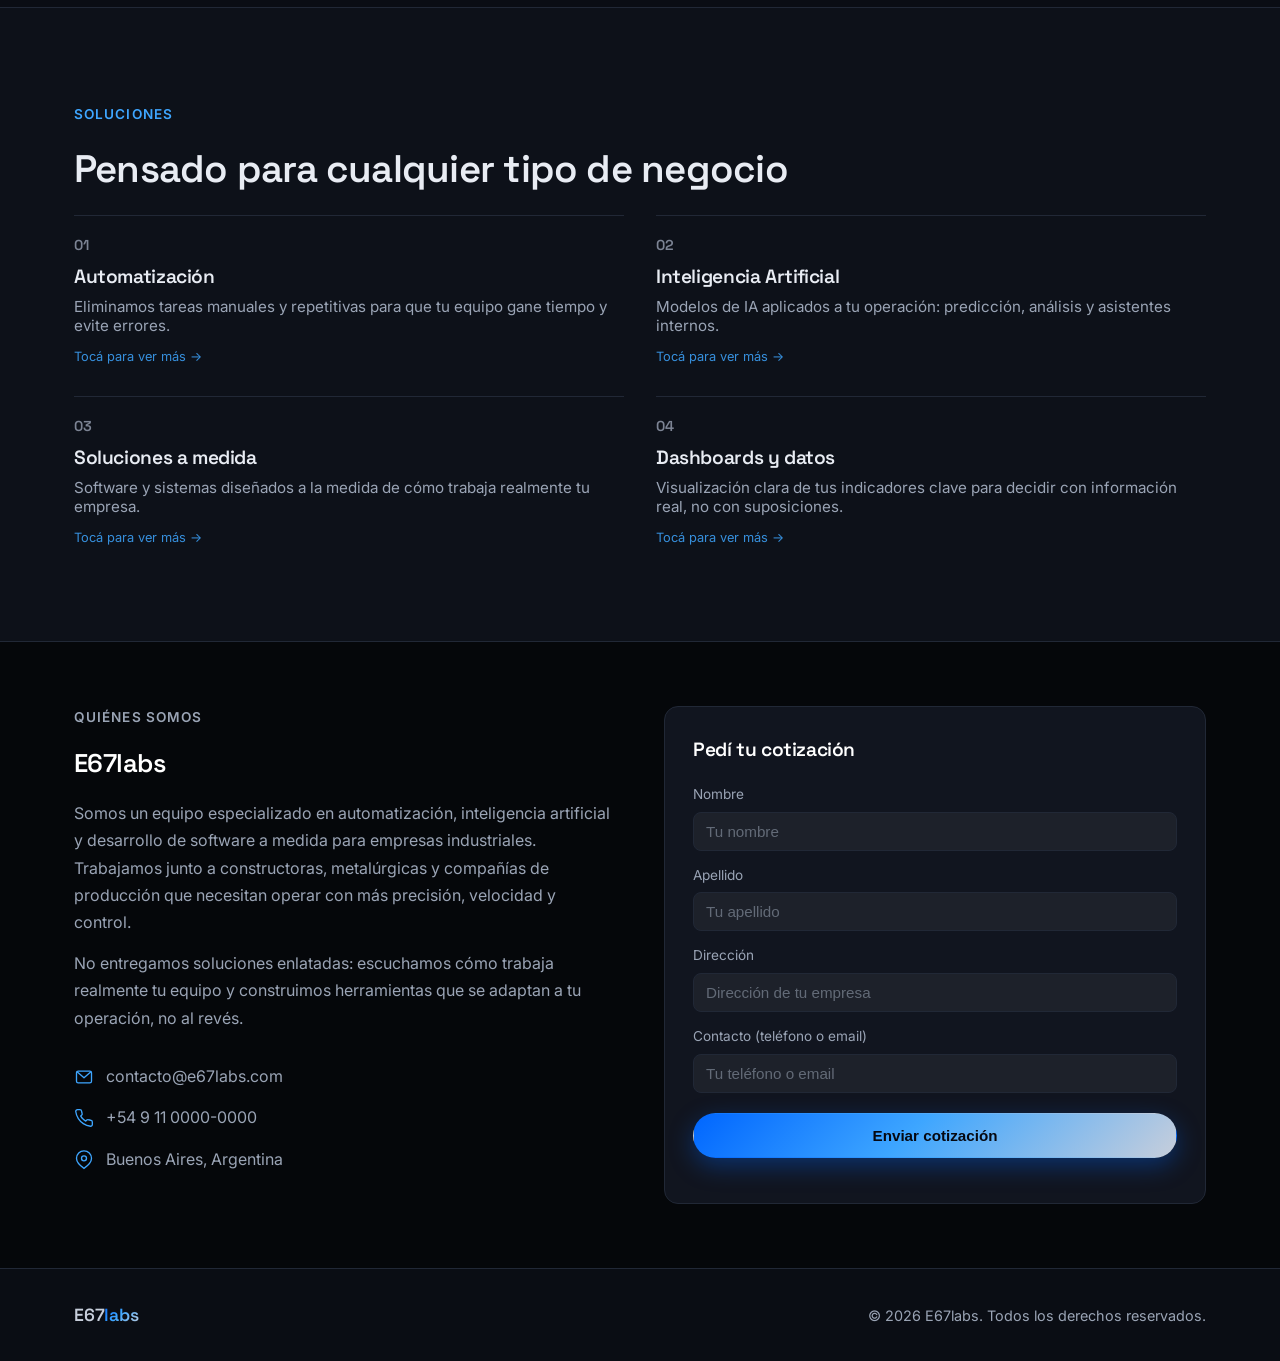
==== commit 725e01ff: "Rename index (33).html to index.html" ====
--- a/index.html
+++ b/index.html
@@ -12,42 +12,6 @@
 </head>
 <body>
 
-<header class="site-header" id="header">
-  <div class="container header-inner">
-    <a href="#top" class="brand">
-      <span class="brand-mark" aria-hidden="true">
-        <svg viewBox="0 0 48 48" width="36" height="36">
-          <polygon points="24,3 44,14 44,34 24,45 4,34 4,14" fill="none" stroke="url(#gradMark)" stroke-width="2.5"/>
-          <polygon points="24,13 35,19.5 35,28.5 24,35 13,28.5 13,19.5" fill="url(#gradMarkFill)" opacity="0.9"/>
-          <defs>
-            <linearGradient id="gradMark" x1="0" y1="0" x2="1" y2="1">
-              <stop offset="0%" stop-color="#3ea6ff"/>
-              <stop offset="100%" stop-color="#c9d3dc"/>
-            </linearGradient>
-            <linearGradient id="gradMarkFill" x1="0" y1="0" x2="1" y2="1">
-              <stop offset="0%" stop-color="#0057ff"/>
-              <stop offset="100%" stop-color="#00c2ff"/>
-            </linearGradient>
-          </defs>
-        </svg>
-      </span>
-      <span class="brand-name">E67<span class="accent">labs</span></span>
-    </a>
-
-    <nav class="main-nav" id="mainNav">
-      <a href="#que-hacemos">Qué hacemos</a>
-      <a href="#sectores">Sectores</a>
-      <a href="#contacto">Contacto</a>
-    </nav>
-
-    <a href="#contacto" class="btn btn-primary nav-cta">Hablemos</a>
-
-    <button class="nav-toggle" id="navToggle" aria-label="Abrir menú" aria-expanded="false">
-      <span></span><span></span><span></span>
-    </button>
-  </div>
-</header>
-
 <main id="top">
 
   <!-- HERO -->
@@ -83,7 +47,7 @@
 
       <div class="cards-grid">
         <button type="button" class="card" onclick="openInfoModal('software-medida')">
-          <div class="card-icon">
+          <div class="card-icon icon-software">
             <svg viewBox="0 0 24 24" width="26" height="26" fill="none" stroke="currentColor" stroke-width="1.6">
               <path d="M4 21V9l8-6 8 6v12" stroke-linecap="round" stroke-linejoin="round"/>
               <path d="M9 21V13h6v8" stroke-linecap="round" stroke-linejoin="round"/>
@@ -95,7 +59,7 @@
         </button>
 
         <button type="button" class="card" onclick="openInfoModal('automatizacion-procesos')">
-          <div class="card-icon">
+          <div class="card-icon icon-automatizacion">
             <svg viewBox="0 0 24 24" width="26" height="26" fill="none" stroke="currentColor" stroke-width="1.6">
               <circle cx="12" cy="12" r="3"/>
               <path d="M19.4 15a1.7 1.7 0 0 0 .34 1.87l.06.06a2 2 0 1 1-2.83 2.83l-.06-.06a1.7 1.7 0 0 0-1.87-.34 1.7 1.7 0 0 0-1.04 1.56V21a2 2 0 1 1-4 0v-.09A1.7 1.7 0 0 0 9 19.35a1.7 1.7 0 0 0-1.87.34l-.06.06a2 2 0 1 1-2.83-2.83l.06-.06A1.7 1.7 0 0 0 4.65 15a1.7 1.7 0 0 0-1.56-1.04H3a2 2 0 1 1 0-4h.09A1.7 1.7 0 0 0 4.65 9a1.7 1.7 0 0 0-.34-1.87l-.06-.06a2 2 0 1 1 2.83-2.83l.06.06A1.7 1.7 0 0 0 9 4.65a1.7 1.7 0 0 0 1.04-1.56V3a2 2 0 1 1 4 0v.09A1.7 1.7 0 0 0 15 4.65a1.7 1.7 0 0 0 1.87-.34l.06-.06a2 2 0 1 1 2.83 2.83l-.06.06A1.7 1.7 0 0 0 19.35 9a1.7 1.7 0 0 0 1.56 1.04H21a2 2 0 1 1 0 4h-.09a1.7 1.7 0 0 0-1.51 1.96z"/>
@@ -107,7 +71,7 @@
         </button>
 
         <button type="button" class="card" onclick="openInfoModal('ia-aplicada')">
-          <div class="card-icon">
+          <div class="card-icon icon-ia">
             <svg viewBox="0 0 24 24" width="26" height="26" fill="none" stroke="currentColor" stroke-width="1.6">
               <rect x="4" y="4" width="16" height="16" rx="3"/>
               <path d="M9 9h.01M15 9h.01M8 15c1 1.2 2.4 1.8 4 1.8s3-.6 4-1.8" stroke-linecap="round" stroke-linejoin="round"/>
@@ -119,7 +83,7 @@
         </button>
 
         <button type="button" class="card" onclick="openInfoModal('dashboards')">
-          <div class="card-icon">
+          <div class="card-icon icon-dashboards">
             <svg viewBox="0 0 24 24" width="26" height="26" fill="none" stroke="currentColor" stroke-width="1.6">
               <path d="M3 3v18h18" stroke-linecap="round" stroke-linejoin="round"/>
               <path d="M7 15l4-4 3 3 5-6" stroke-linecap="round" stroke-linejoin="round"/>
@@ -131,7 +95,7 @@
         </button>
 
         <button type="button" class="card" onclick="openInfoModal('integraciones')">
-          <div class="card-icon">
+          <div class="card-icon icon-integraciones">
             <svg viewBox="0 0 24 24" width="26" height="26" fill="none" stroke="currentColor" stroke-width="1.6">
               <rect x="3" y="7" width="18" height="13" rx="2"/>
               <path d="M8 7V5a2 2 0 0 1 2-2h4a2 2 0 0 1 2 2v2" stroke-linecap="round" stroke-linejoin="round"/>
@@ -143,7 +107,7 @@
         </button>
 
         <button type="button" class="card" onclick="openInfoModal('acompanamiento')">
-          <div class="card-icon">
+          <div class="card-icon icon-acompanamiento">
             <svg viewBox="0 0 24 24" width="26" height="26" fill="none" stroke="currentColor" stroke-width="1.6">
               <path d="M12 22s8-4.5 8-11V5l-8-3-8 3v6c0 6.5 8 11 8 11z" stroke-linecap="round" stroke-linejoin="round"/>
             </svg>
--- a/style.css
+++ b/style.css
@@ -495,22 +495,34 @@
 }
 body{overflow-x:hidden;}
 
-/* Logo strip banner - agrandado 20% */
+/* Logo strip banner - full width */
 .logo-strip{
   width:100%;
   background:#05070a;
   display:flex;
   align-items:center;
   justify-content:center;
-  padding:22px 0;
+  padding:0;
 }
 .logo-strip-img{
-  max-width:408px;
-  width:72%;
+  width:100%;
+  max-width:100%;
   height:auto;
   display:block;
 }
 body{overflow-x:hidden;}
+
+/* Colorful card icons */
+.card-icon{
+  background:none;
+  color:#fff;
+}
+.icon-software{ background:linear-gradient(135deg,#4facfe,#00f2fe); }
+.icon-automatizacion{ background:linear-gradient(135deg,#ff9d4f,#ffd24f); }
+.icon-ia{ background:linear-gradient(135deg,#7c5cff,#4fd8f0); }
+.icon-dashboards{ background:linear-gradient(135deg,#ff6fb0,#ffb066); }
+.icon-integraciones{ background:linear-gradient(135deg,#4fc3f7,#4fffb0); }
+.icon-acompanamiento{ background:linear-gradient(135deg,#ff6f6f,#ffb347); }
 
 /* ---------- Modal de info ampliada ---------- */
 .info-modal-overlay {
@@ -519,13 +531,12 @@
   inset: 0;
   background: rgba(5, 8, 14, 0.85);
   z-index: 999;
-  align-items: center;
-  justify-content: center;
+  overflow-y: auto;
   padding: 20px;
 }
 
 .info-modal-overlay.active {
-  display: flex;
+  display: block;
 }
 
 .info-modal {
@@ -534,11 +545,14 @@
   border-radius: 16px;
   max-width: 620px;
   width: 100%;
-  max-height: 85vh;
-  overflow-y: auto;
-  padding: 32px;
+  margin: 20px auto;
+  padding: 28px;
   position: relative;
 }
+
+.info-modal h3{ font-size: 1.25rem; margin-bottom: 10px; }
+.info-modal p{ margin-bottom: 12px; }
+.info-modal h4{ margin: 14px 0 6px; }
 
 .info-modal-close {
   position: absolute;
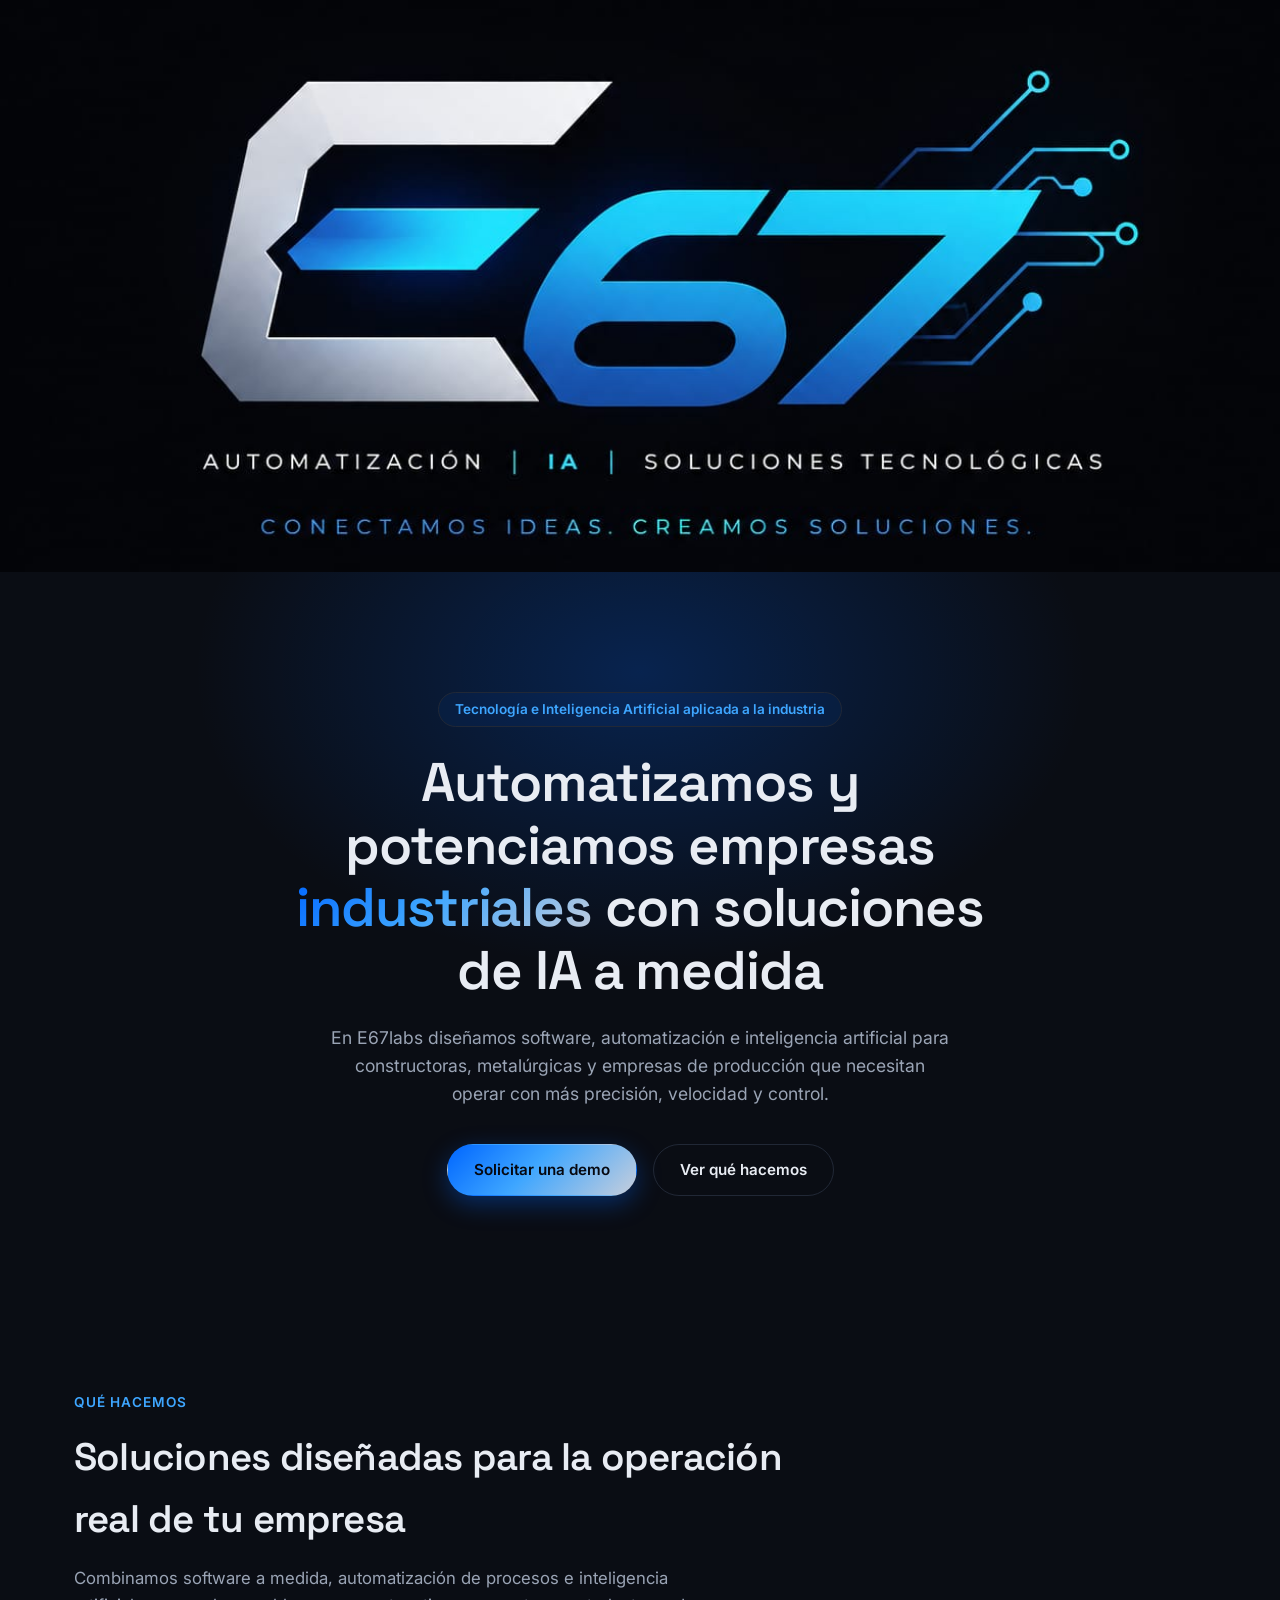
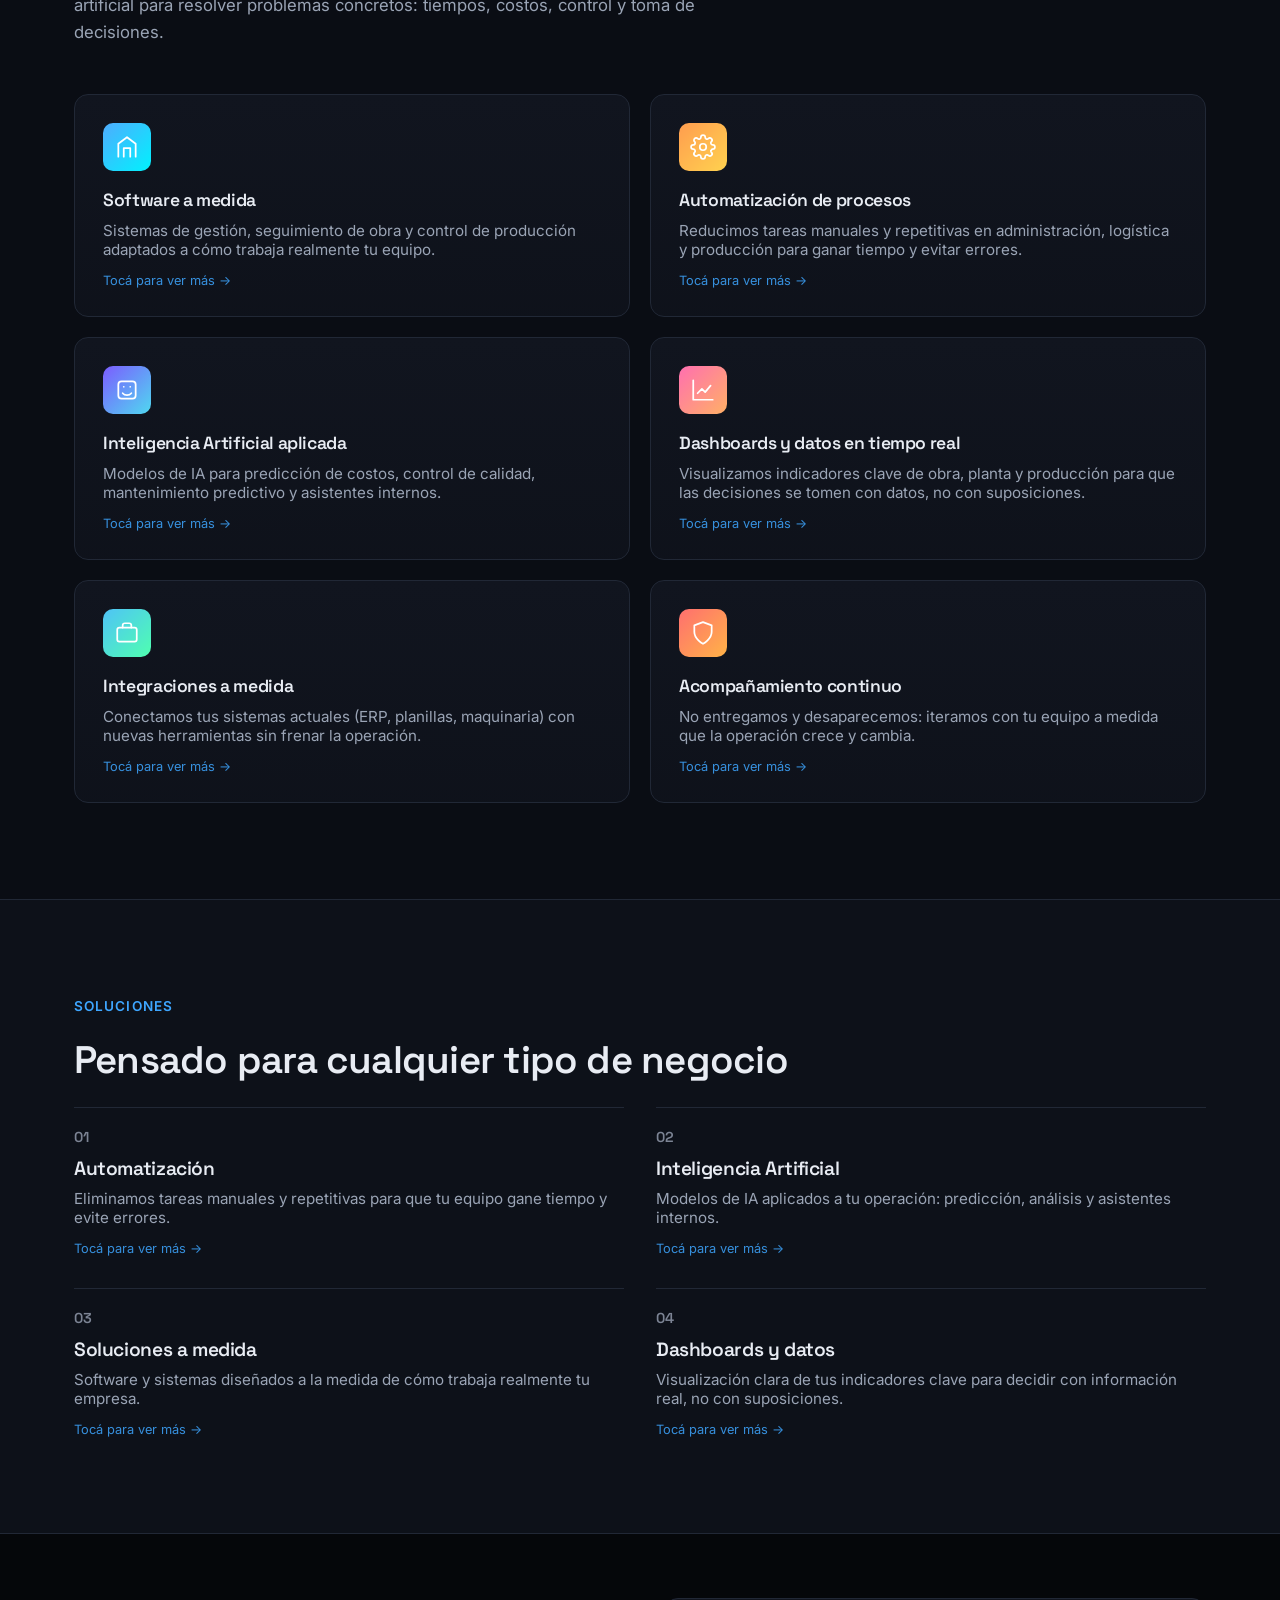
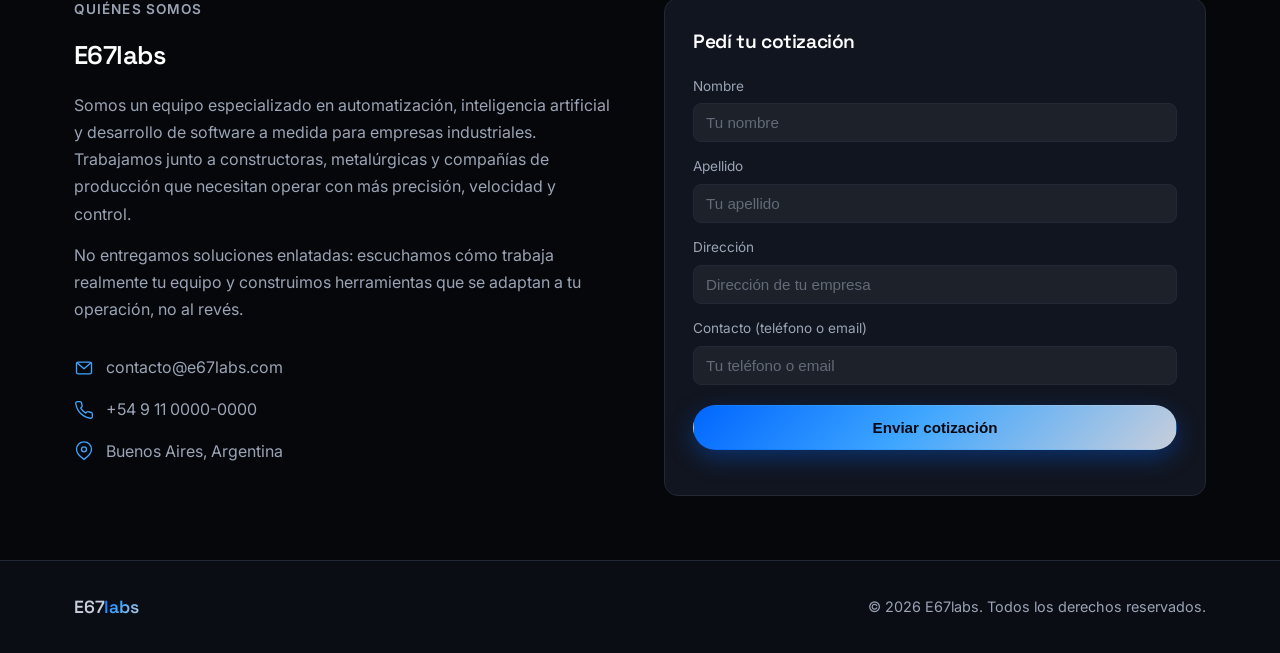
==== commit c98c1abc: "Rename index (34).html to index.html" ====
--- a/index.html
+++ b/index.html
@@ -16,7 +16,7 @@
 
   <!-- HERO -->
   <div class="logo-strip">
-    <img src="[data-uri]" alt="E67labs" class="logo-strip-img">
+    <img src="[data-uri]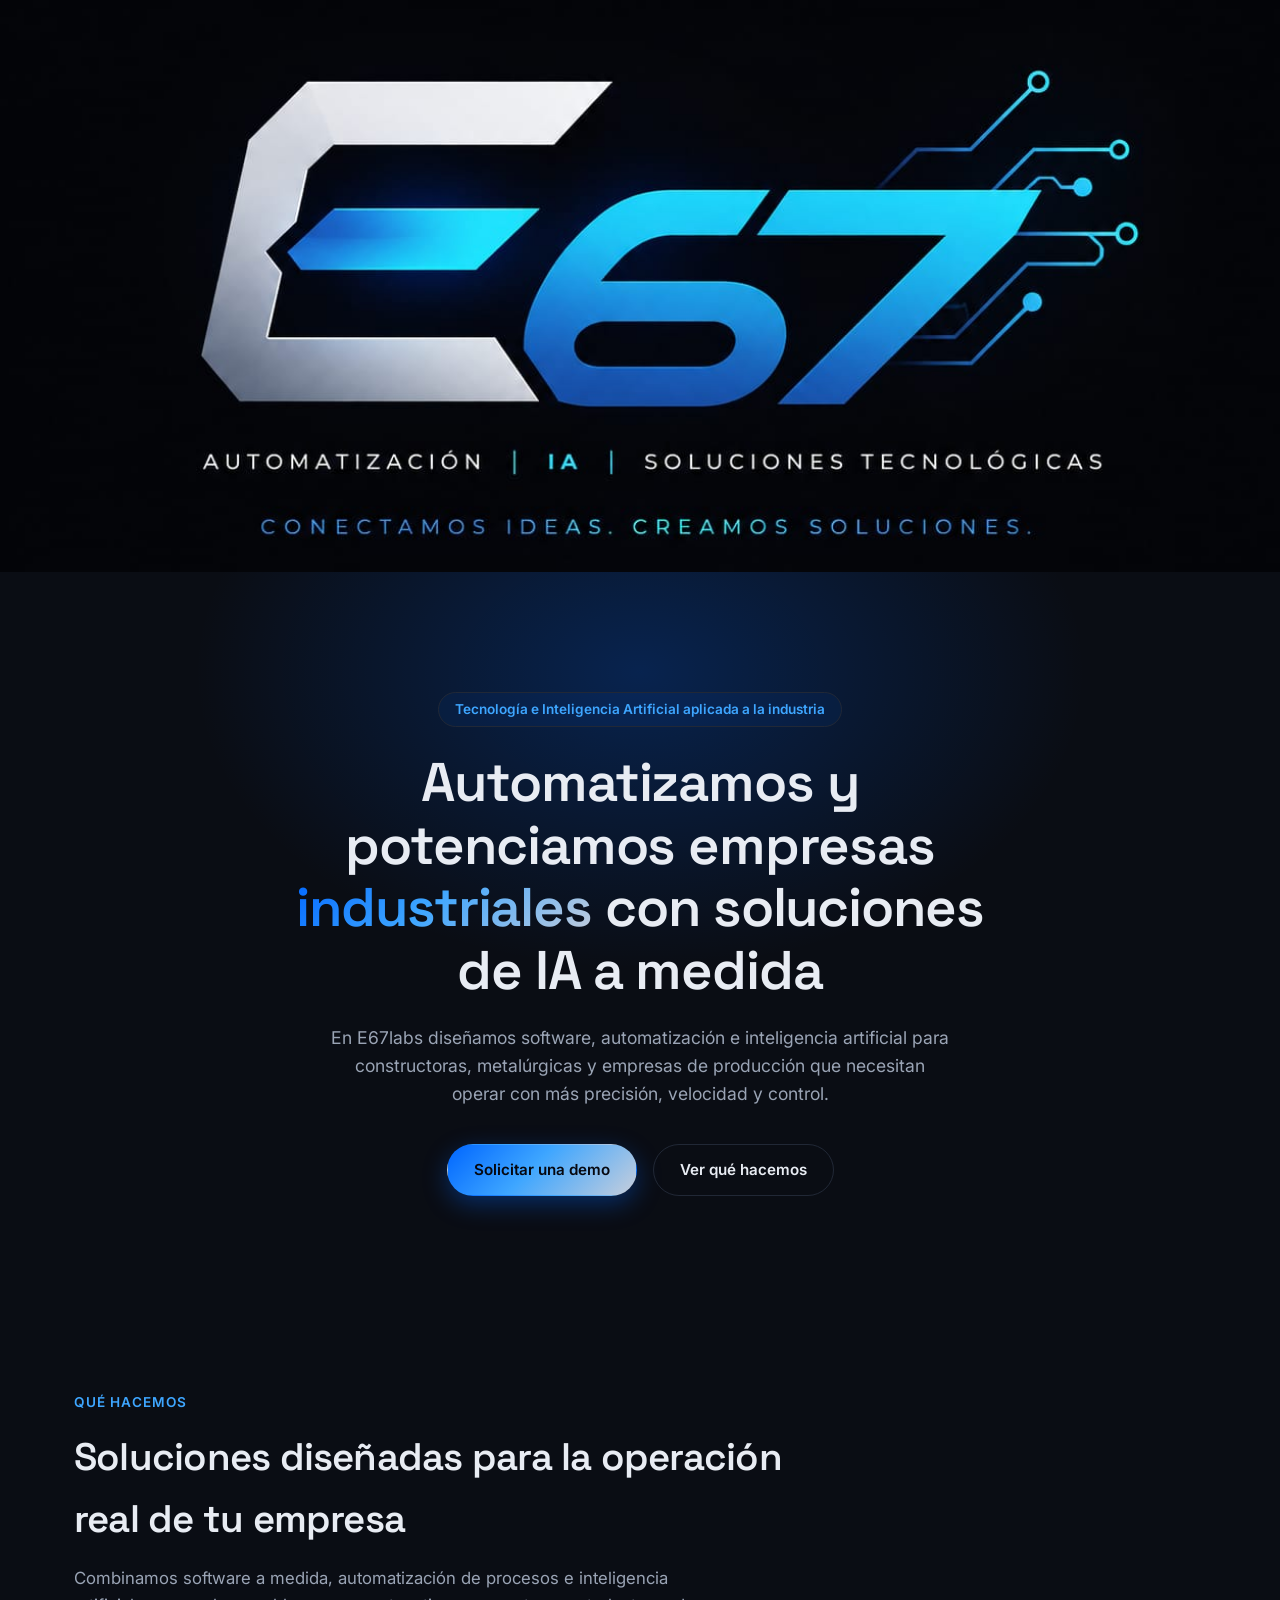
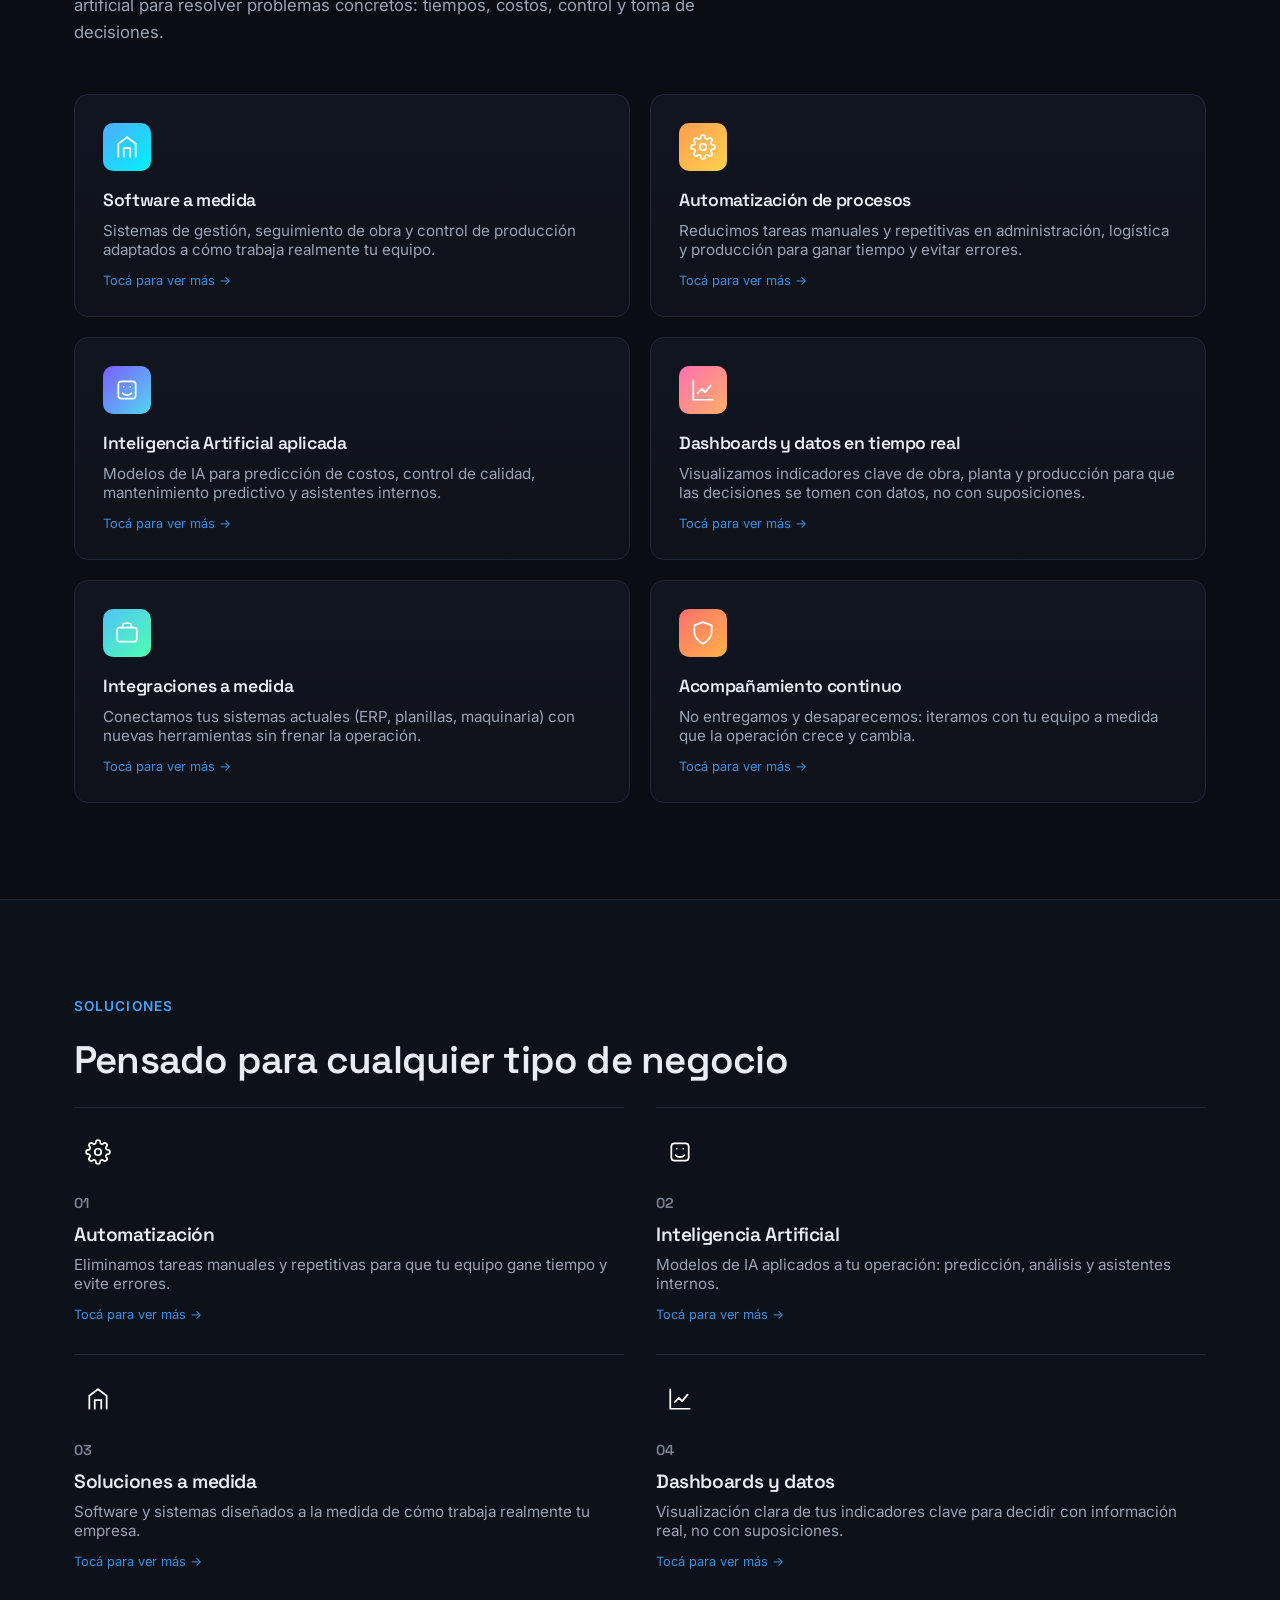
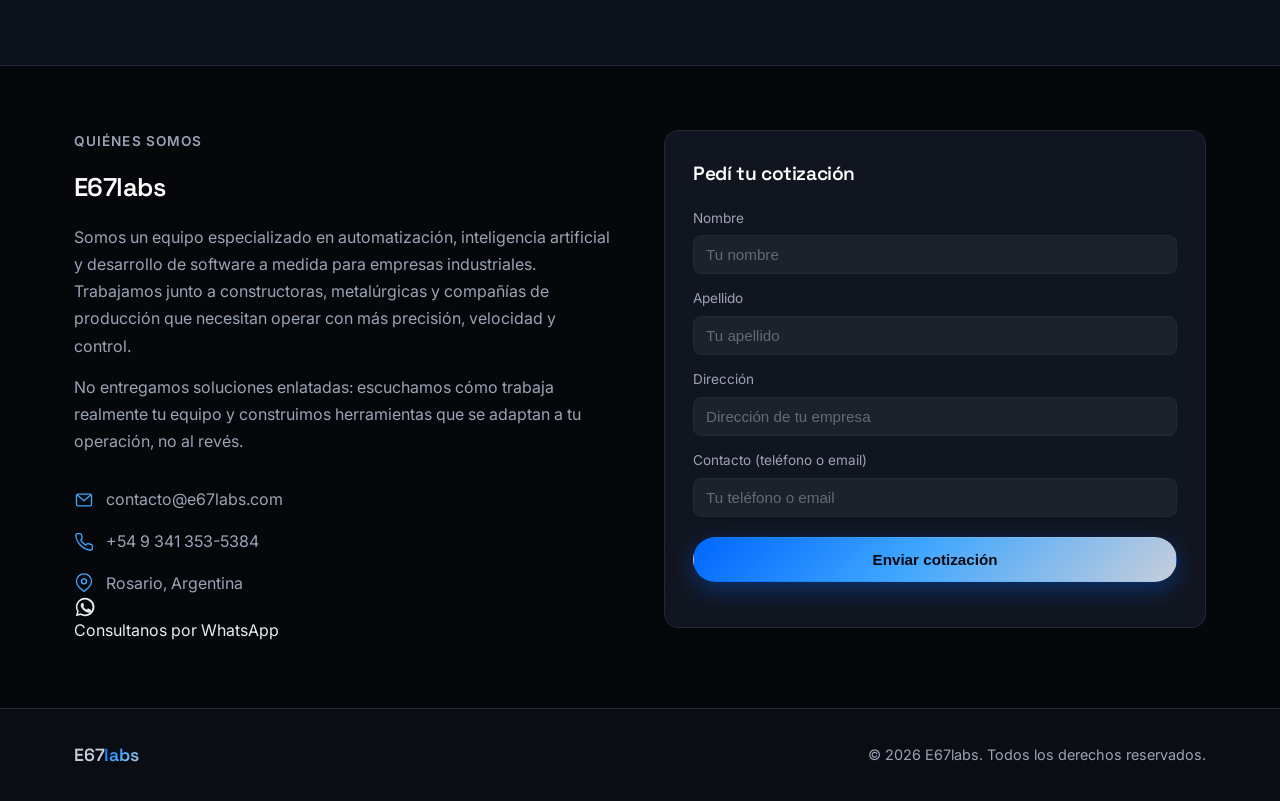
==== commit fafe2d62: "Rename index (35).html to index.html" ====
--- a/index.html
+++ b/index.html
@@ -4,6 +4,8 @@
 <meta charset="UTF-8">
 <meta name="viewport" content="width=device-width, initial-scale=1.0">
 <title>E67labs — Soluciones Tecnológicas e IA para Empresas</title>
+<link rel="icon" type="image/png" href="[data-uri]">
+<link rel="apple-touch-icon" href="[data-uri]">
 <meta name="description" content="E67labs desarrolla soluciones tecnológicas e inteligencia artificial a medida para constructoras, metalúrgicas y empresas industriales.">
 <link rel="preconnect" href="https://fonts.googleapis.com">
 <link rel="preconnect" href="https://fonts.gstatic.com" crossorigin>
@@ -127,24 +129,48 @@
       <h2 class="section-title">Pensado para cualquier tipo de negocio</h2>
       <div class="sector-grid">
         <button type="button" class="sector-item" onclick="openInfoModal('sol-automatizacion')">
+          <div class="card-icon icon-sol-automatizacion">
+            <svg viewBox="0 0 24 24" width="26" height="26" fill="none" stroke="currentColor" stroke-width="1.6">
+              <circle cx="12" cy="12" r="3"/>
+              <path d="M19.4 15a1.7 1.7 0 0 0 .34 1.87l.06.06a2 2 0 1 1-2.83 2.83l-.06-.06a1.7 1.7 0 0 0-1.87-.34 1.7 1.7 0 0 0-1.04 1.56V21a2 2 0 1 1-4 0v-.09A1.7 1.7 0 0 0 9 19.35a1.7 1.7 0 0 0-1.87.34l-.06.06a2 2 0 1 1-2.83-2.83l.06-.06A1.7 1.7 0 0 0 4.65 15a1.7 1.7 0 0 0-1.56-1.04H3a2 2 0 1 1 0-4h.09A1.7 1.7 0 0 0 4.65 9a1.7 1.7 0 0 0-.34-1.87l-.06-.06a2 2 0 1 1 2.83-2.83l.06.06A1.7 1.7 0 0 0 9 4.65a1.7 1.7 0 0 0 1.04-1.56V3a2 2 0 1 1 4 0v.09A1.7 1.7 0 0 0 15 4.65a1.7 1.7 0 0 0 1.87-.34l.06-.06a2 2 0 1 1 2.83 2.83l-.06.06A1.7 1.7 0 0 0 19.35 9a1.7 1.7 0 0 0 1.56 1.04H21a2 2 0 1 1 0 4h-.09a1.7 1.7 0 0 0-1.51 1.96z"/>
+            </svg>
+          </div>
           <span class="sector-num">01</span>
           <h3>Automatización</h3>
           <p>Eliminamos tareas manuales y repetitivas para que tu equipo gane tiempo y evite errores.</p>
           <div class="card-tap-hint">Tocá para ver más →</div>
         </button>
         <button type="button" class="sector-item" onclick="openInfoModal('sol-ia')">
+          <div class="card-icon icon-sol-ia">
+            <svg viewBox="0 0 24 24" width="26" height="26" fill="none" stroke="currentColor" stroke-width="1.6">
+              <rect x="4" y="4" width="16" height="16" rx="3"/>
+              <path d="M9 9h.01M15 9h.01M8 15c1 1.2 2.4 1.8 4 1.8s3-.6 4-1.8" stroke-linecap="round" stroke-linejoin="round"/>
+            </svg>
+          </div>
           <span class="sector-num">02</span>
           <h3>Inteligencia Artificial</h3>
           <p>Modelos de IA aplicados a tu operación: predicción, análisis y asistentes internos.</p>
           <div class="card-tap-hint">Tocá para ver más →</div>
         </button>
         <button type="button" class="sector-item" onclick="openInfoModal('sol-medida')">
+          <div class="card-icon icon-sol-medida">
+            <svg viewBox="0 0 24 24" width="26" height="26" fill="none" stroke="currentColor" stroke-width="1.6">
+              <path d="M4 21V9l8-6 8 6v12" stroke-linecap="round" stroke-linejoin="round"/>
+              <path d="M9 21V13h6v8" stroke-linecap="round" stroke-linejoin="round"/>
+            </svg>
+          </div>
           <span class="sector-num">03</span>
           <h3>Soluciones a medida</h3>
           <p>Software y sistemas diseñados a la medida de cómo trabaja realmente tu empresa.</p>
           <div class="card-tap-hint">Tocá para ver más →</div>
         </button>
         <button type="button" class="sector-item" onclick="openInfoModal('sol-dashboards')">
+          <div class="card-icon icon-sol-dashboards">
+            <svg viewBox="0 0 24 24" width="26" height="26" fill="none" stroke="currentColor" stroke-width="1.6">
+              <path d="M3 3v18h18" stroke-linecap="round" stroke-linejoin="round"/>
+              <path d="M7 15l4-4 3 3 5-6" stroke-linecap="round" stroke-linejoin="round"/>
+            </svg>
+          </div>
           <span class="sector-num">04</span>
           <h3>Dashboards y datos</h3>
           <p>Visualización clara de tus indicadores clave para decidir con información real, no con suposiciones.</p>
@@ -176,13 +202,18 @@
           </li>
           <li>
             <svg viewBox="0 0 24 24" width="20" height="20" fill="none" stroke="currentColor" stroke-width="1.6"><path d="M22 16.9v3a2 2 0 0 1-2.2 2 19.8 19.8 0 0 1-8.6-3.1 19.5 19.5 0 0 1-6-6A19.8 19.8 0 0 1 2.1 4.2 2 2 0 0 1 4.1 2h3a2 2 0 0 1 2 1.7c.1.9.3 1.8.6 2.7a2 2 0 0 1-.4 2.1L8.1 9.7a16 16 0 0 0 6 6l1.2-1.2a2 2 0 0 1 2.1-.4c.9.3 1.8.5 2.7.6a2 2 0 0 1 1.9 2z" stroke-linecap="round" stroke-linejoin="round"/></svg>
-            <span>+54 9 11 0000-0000</span>
+            <span>+54 9 341 353-5384</span>
           </li>
           <li>
             <svg viewBox="0 0 24 24" width="20" height="20" fill="none" stroke="currentColor" stroke-width="1.6"><path d="M21 10c0 6-9 12-9 12S3 16 3 10a9 9 0 1 1 18 0z"/><circle cx="12" cy="10" r="3"/></svg>
-            <span>Buenos Aires, Argentina</span>
+            <span>Rosario, Argentina</span>
           </li>
         </ul>
+
+        <a href="https://wa.me/5493413535384?text=Hola%2C%20quiero%20hacer%20una%20consulta%20sobre%20E67labs" target="_blank" rel="noopener" class="whatsapp-btn">
+          <svg viewBox="0 0 24 24" width="22" height="22" fill="currentColor"><path d="M17.5 14.4c-.3-.1-1.6-.8-1.9-.9-.3-.1-.4-.1-.6.1-.2.3-.7.9-.8 1-.2.2-.3.2-.5.1-1.5-.7-2.5-1.3-3.5-3-.3-.5.3-.4.7-1.4.1-.2 0-.4 0-.5-.1-.1-.6-1.4-.8-1.9-.2-.5-.4-.4-.6-.4h-.5c-.2 0-.5.1-.7.3-.3.3-1 1-1 2.4s1 2.8 1.1 3c.1.2 2 3.1 4.9 4.3.7.3 1.2.5 1.6.6.7.2 1.3.2 1.8.1.5-.1 1.6-.7 1.9-1.3.2-.6.2-1.1.2-1.3-.1-.1-.3-.2-.5-.3z"/><path d="M12 2a10 10 0 0 0-8.6 15L2 22l5.2-1.4A10 10 0 1 0 12 2zm0 18.2a8.2 8.2 0 0 1-4.2-1.1l-.3-.2-3.1.8.8-3-.2-.3A8.2 8.2 0 1 1 12 20.2z"/></svg>
+          <span>Consultanos por WhatsApp</span>
+        </a>
       </div>
 
       <form class="quote-form" id="quoteForm">
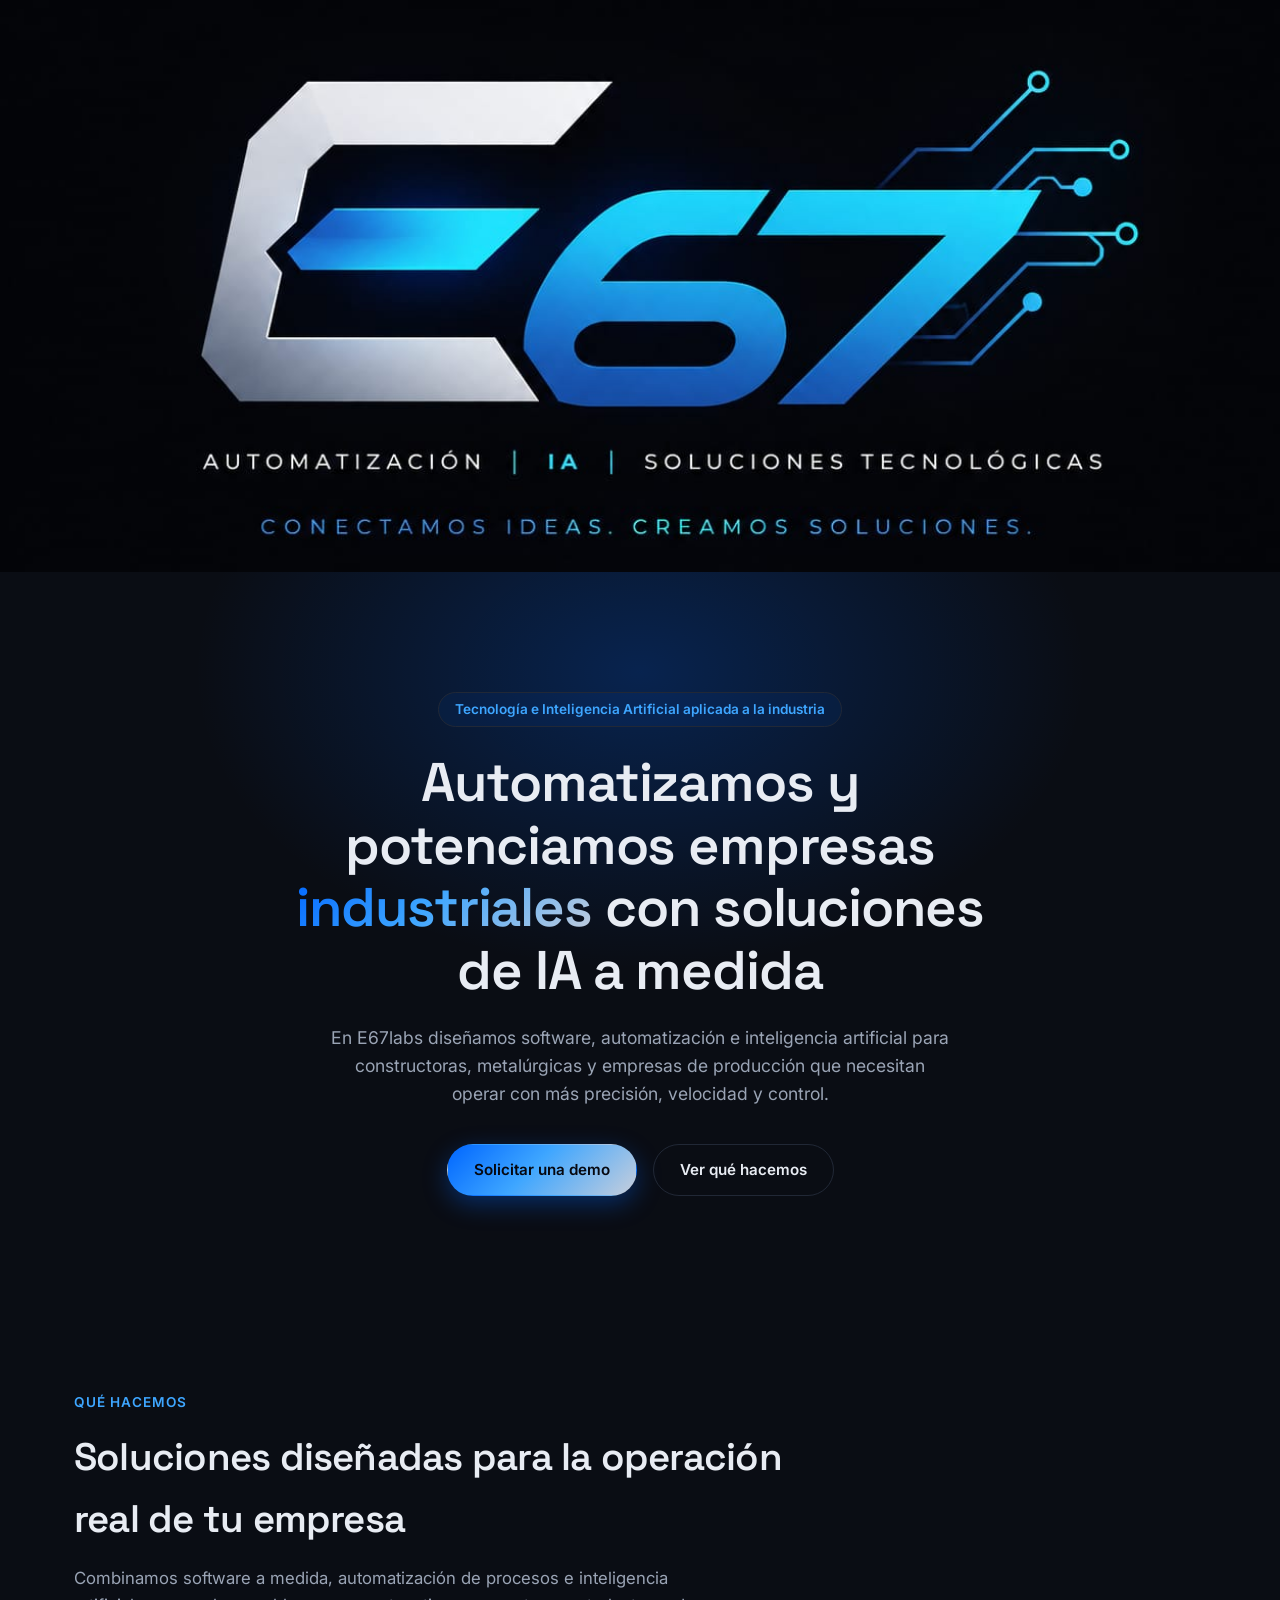
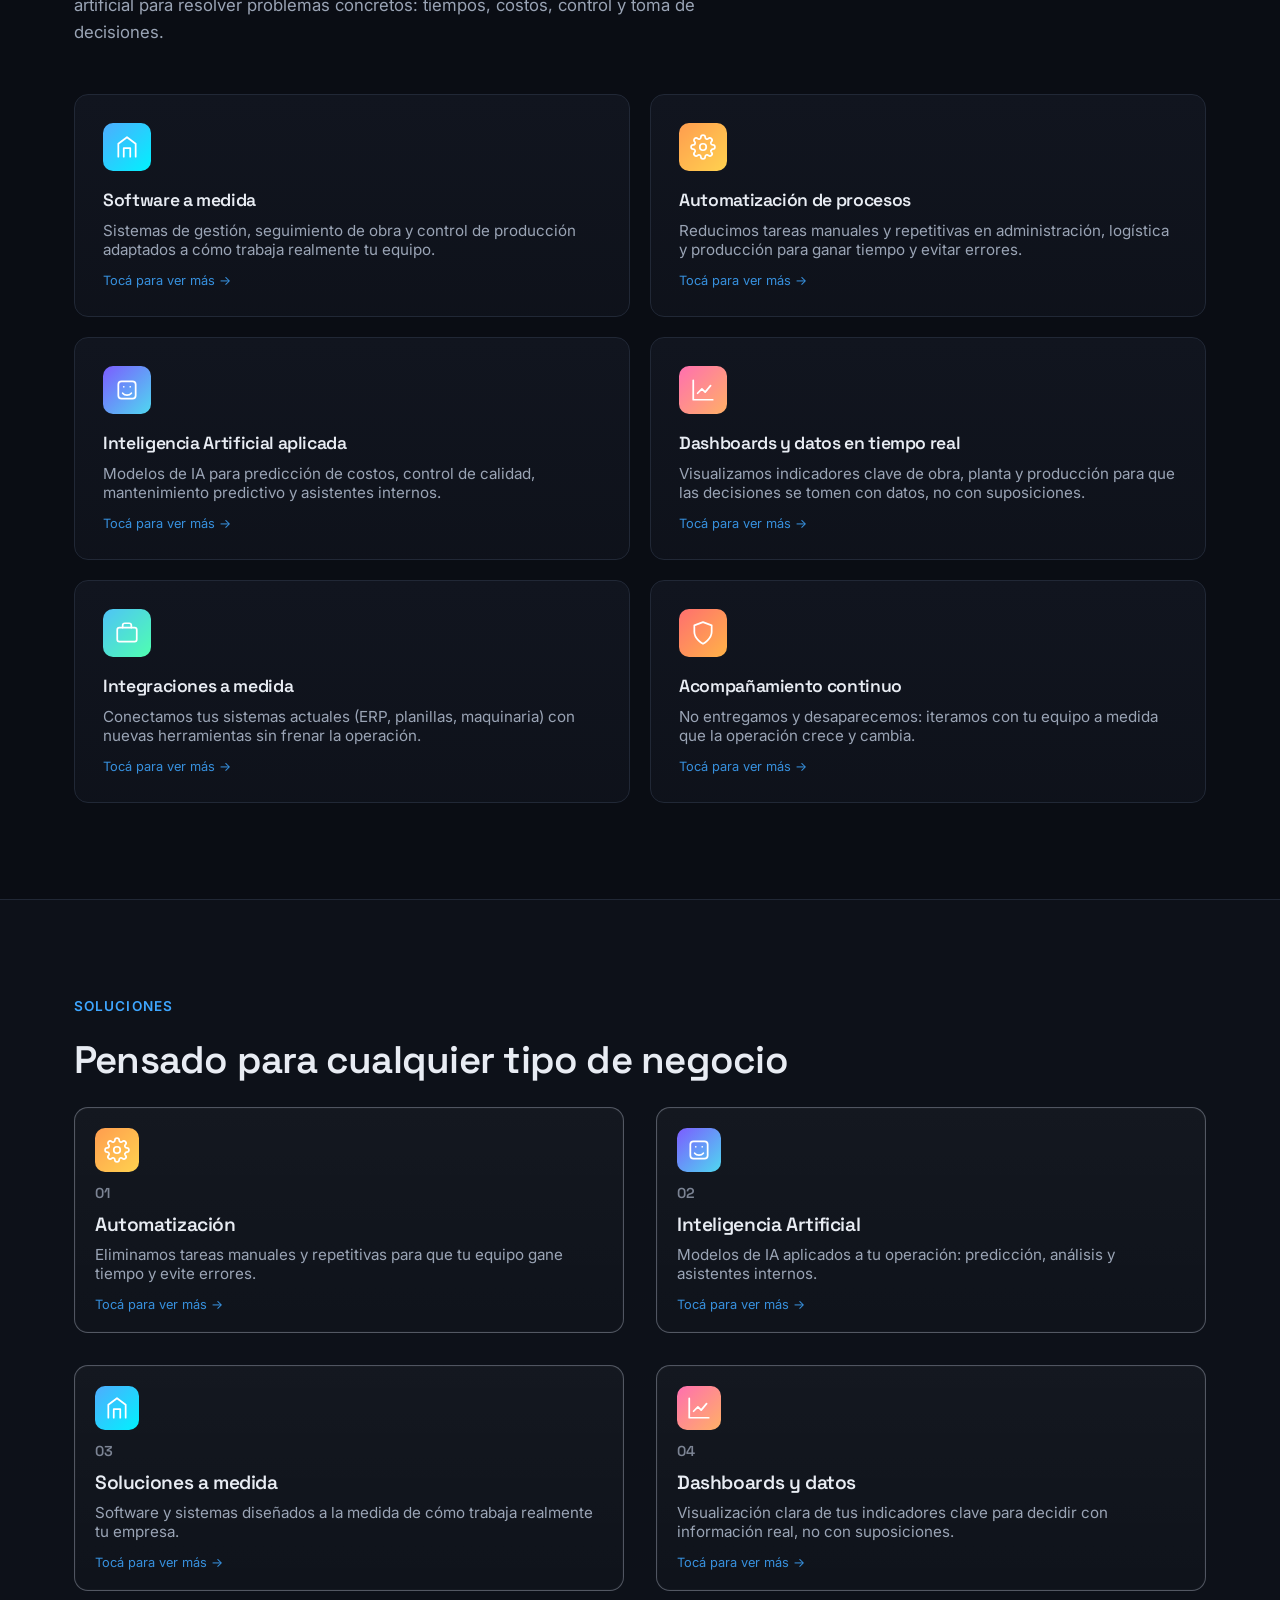
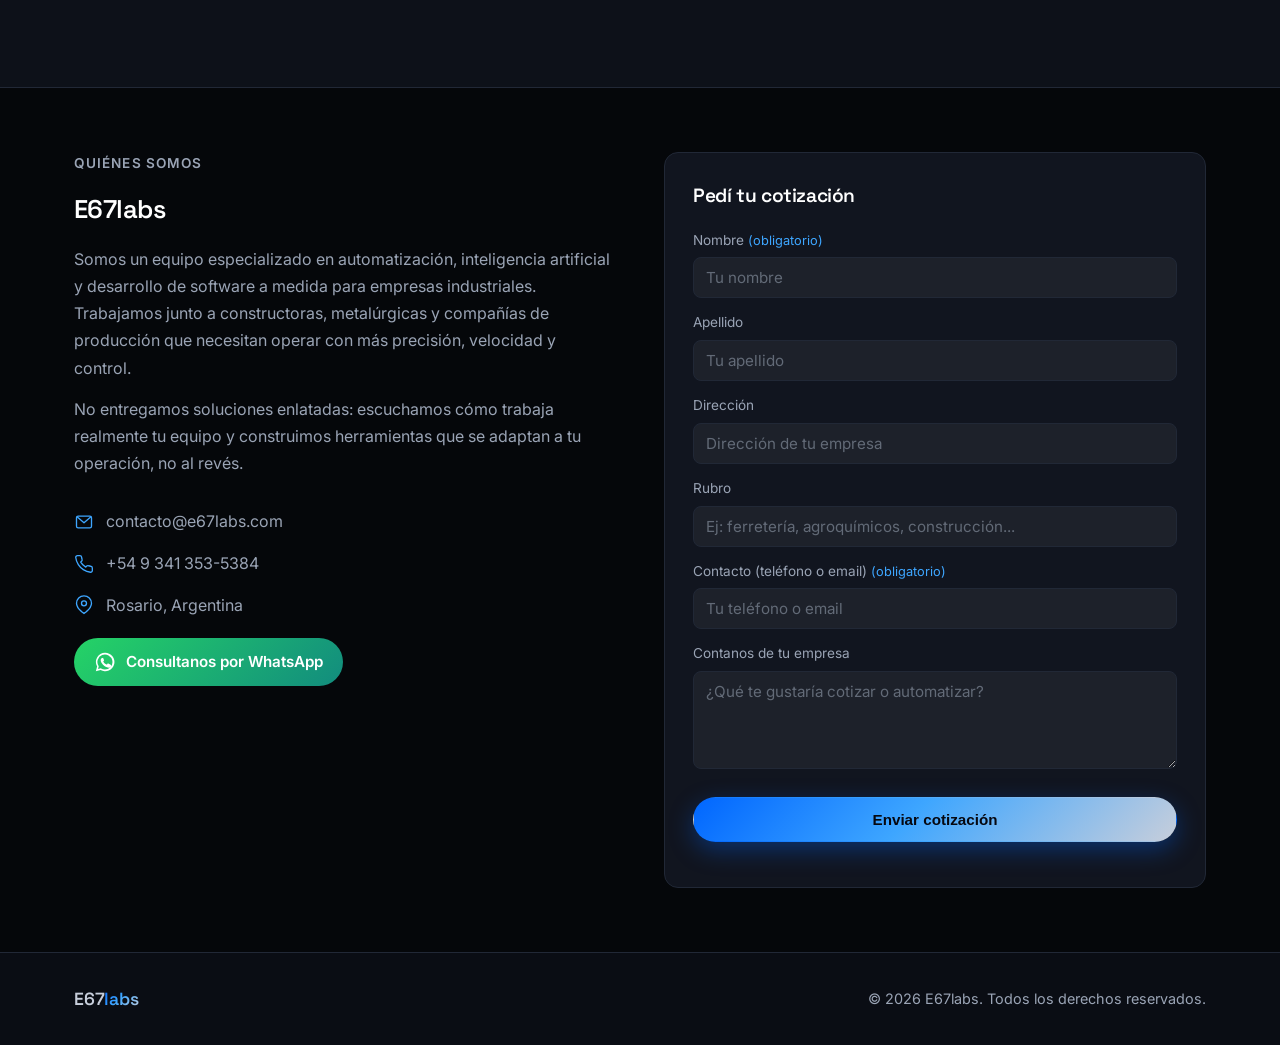
==== commit a25aff8c: "Rename index (36).html to index.html" ====
--- a/index.html
+++ b/index.html
@@ -218,17 +218,23 @@
 
       <form class="quote-form" id="quoteForm">
         <h3>Pedí tu cotización</h3>
-        <label for="q-nombre">Nombre</label>
+        <label for="q-nombre">Nombre <span class="required-tag">(obligatorio)</span></label>
         <input type="text" id="q-nombre" name="nombre" placeholder="Tu nombre" required>
 
         <label for="q-apellido">Apellido</label>
-        <input type="text" id="q-apellido" name="apellido" placeholder="Tu apellido" required>
+        <input type="text" id="q-apellido" name="apellido" placeholder="Tu apellido">
 
         <label for="q-direccion">Dirección</label>
         <input type="text" id="q-direccion" name="direccion" placeholder="Dirección de tu empresa">
 
-        <label for="q-contacto">Contacto (teléfono o email)</label>
+        <label for="q-rubro">Rubro</label>
+        <input type="text" id="q-rubro" name="rubro" placeholder="Ej: ferretería, agroquímicos, construcción...">
+
+        <label for="q-contacto">Contacto (teléfono o email) <span class="required-tag">(obligatorio)</span></label>
         <input type="text" id="q-contacto" name="contacto" placeholder="Tu teléfono o email" required>
+
+        <label for="q-mensaje">Contanos de tu empresa</label>
+        <textarea id="q-mensaje" name="mensaje" rows="4" placeholder="¿Qué te gustaría cotizar o automatizar?"></textarea>
 
         <button type="submit" class="btn btn-primary">Enviar cotización</button>
         <p class="form-note" id="quoteFormNote"></p>
--- a/style.css
+++ b/style.css
@@ -650,7 +650,8 @@
   margin-top: 14px;
 }
 
-.quote-form input {
+.quote-form input,
+.quote-form textarea {
   width: 100%;
   background: rgba(255,255,255,0.05);
   border: 1px solid var(--surface-border, rgba(255,255,255,0.15));
@@ -658,10 +659,19 @@
   padding: 10px 12px;
   color: #fff;
   font-size: 0.95rem;
-}
-
-.quote-form input::placeholder {
+  font-family: inherit;
+  resize: vertical;
+}
+
+.quote-form input::placeholder,
+.quote-form textarea::placeholder {
   color: rgba(168,180,196,0.5);
+}
+
+.required-tag {
+  color: var(--blue-light, #4fd8f0);
+  font-weight: 400;
+  font-size: 0.8rem;
 }
 
 .quote-form button {
@@ -674,3 +684,43 @@
   .sector-grid { grid-template-columns: 1fr; }
   .about-quote-grid { grid-template-columns: 1fr; }
 }
+
+/* Sector item icons - colorful */
+.icon-sol-automatizacion{ background:linear-gradient(135deg,#ff9d4f,#ffd24f); width:44px; height:44px; border-radius:10px; display:flex; align-items:center; justify-content:center; color:#fff; margin-bottom:12px; }
+.icon-sol-ia{ background:linear-gradient(135deg,#7c5cff,#4fd8f0); width:44px; height:44px; border-radius:10px; display:flex; align-items:center; justify-content:center; color:#fff; margin-bottom:12px; }
+.icon-sol-medida{ background:linear-gradient(135deg,#4facfe,#00f2fe); width:44px; height:44px; border-radius:10px; display:flex; align-items:center; justify-content:center; color:#fff; margin-bottom:12px; }
+.icon-sol-dashboards{ background:linear-gradient(135deg,#ff6fb0,#ffb066); width:44px; height:44px; border-radius:10px; display:flex; align-items:center; justify-content:center; color:#fff; margin-bottom:12px; }
+
+/* Sector item - visible silver border like a button/card */
+.sector-item{
+  border: 1px solid rgba(200,210,225,0.35);
+  border-radius: var(--radius, 12px);
+  padding: 20px;
+  background: linear-gradient(180deg, rgba(255,255,255,0.03) 0%, rgba(255,255,255,0.01) 100%);
+  box-shadow: 0 0 0 1px rgba(255,255,255,0.02) inset;
+  transition: transform 0.2s ease, border-color 0.2s ease;
+}
+.sector-item:hover{
+  border-color: rgba(220,228,240,0.6);
+  transform: translateY(-3px);
+}
+
+/* WhatsApp button */
+.whatsapp-btn{
+  display: inline-flex;
+  align-items: center;
+  gap: 10px;
+  margin-top: 20px;
+  padding: 12px 20px;
+  background: linear-gradient(135deg,#25D366,#128C7E);
+  color: #fff;
+  border-radius: 999px;
+  text-decoration: none;
+  font-weight: 600;
+  font-size: 0.95rem;
+  transition: transform 0.2s ease, box-shadow 0.2s ease;
+}
+.whatsapp-btn:hover{
+  transform: translateY(-2px);
+  box-shadow: 0 8px 20px rgba(37,211,102,0.35);
+}
